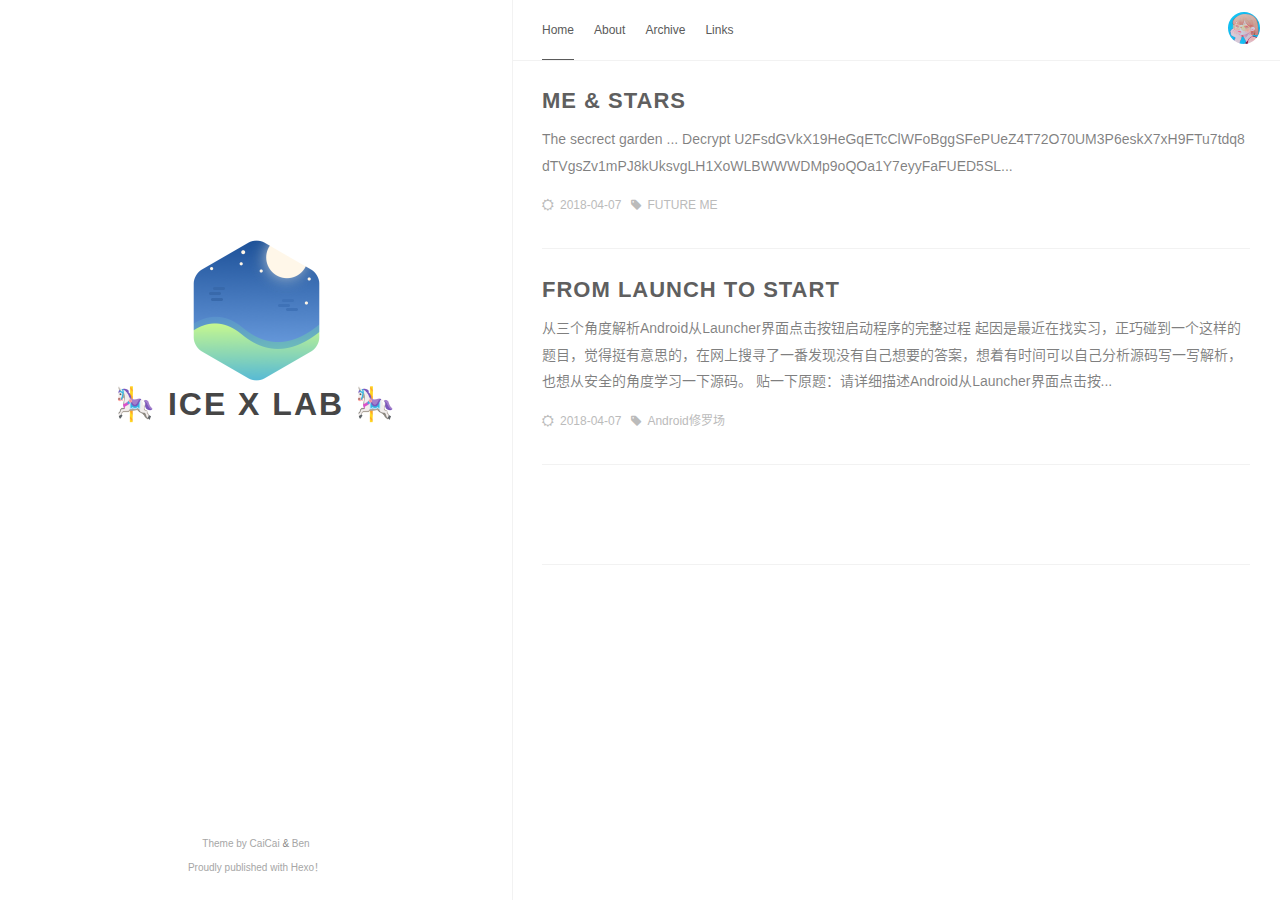
==== index.html @ fe73d44d "Site updated: 2018-06-30 00:18:13" ====
<!DOCTYPE html><html lang="zh-CN"><head><meta charset="utf-8"><meta name="X-UA-Compatible" content="IE=edge"><meta name="author" content="IceUni"><title>🎠  ICE x LAB  🎠</title><meta name="description" content="A Blog Powered By Hexo"><meta name="keywords"><meta content="width=device-width, initial-scale=1.0, maximum-scale=1.0, user-scalable=0" name="viewport"><meta content="yes" name="apple-mobile-web-app-capable"><meta content="black" name="apple-mobile-web-app-status-bar-style"><meta content="telephone=no" name="format-detection"><meta name="renderer" content="webkit"><link rel="short icon" href="/images/favicon.png" type="image/x-icon"><link rel="stylesheet" href="/css/style.css"><link rel="stylesheet" href="/css/blog_basic.css"><link rel="stylesheet" href="/css/font-awesome.min.css"><link rel="alternate" type="application/atom+xml" title="ATOM 1.0" href="/atom.xml"></head><body><div class="sidebar animated fadeInDown"><div class="logo-title"><div class="title"><img src="/images/logo@2x.png" style="width:127px;"><h3 title=""><a href="/">🎠  ICE x LAB  🎠</a></h3></div></div><ul class="social-links"></ul><div class="footer"><a target="_blank" href="/"><span>Theme by </span></a><a href="https://www.caicai.me"> CaiCai </a><span>&</span><a href="https://github.com/Ben02/hexo-theme-Anatole"> Ben</a><div class="by_farbox"><a href="https://hexo.io/zh-cn/" target="_blank">Proudly published with Hexo&#65281;</a></div></div></div><div class="main"><div class="page-top animated fadeInDown"><div class="nav"><li><a class="current" href="/">Home</a></li><li><a href="/about">About</a></li><li><a href="/archives">Archive</a></li><li><a href="/links">Links</a></li></div><div class="information"><div class="back_btn"><li><a class="fa fa-chevron-left" onclick="window.history.go(-1)" style="display:none;"> </a></li></div><div class="avatar"><img src="/images/fommy_y_girl.jpg"></div></div></div><div class="autopagerize_page_element"><div class="content"><div class="post animated fadeInDown"><div class="post-title"><h3><a href="/2018/04/07/ME/">ME &amp; STARS</a></h3></div><div class="post-content"><p>The secrect garden ...         Decrypt      U2FsdGVkX19HeGqETcClWFoBggSFePUeZ4T72O70UM3P6eskX7xH9FTu7tdq8dTVgsZv1mPJ8kUksvgLH1XoWLBWWWDMp9oQOa1Y7eyyFaFUED5SL...</p></div><div class="post-footer"><div class="meta"><div class="info"><i class="fa fa-sun-o"></i><span class="date">2018-04-07</span><i class="fa fa-tag"></i><a class="tag" href="/categories/FUTURE-ME/" title="FUTURE ME">FUTURE ME </a></div></div></div></div><div class="post animated fadeInDown"><div class="post-title"><h3><a href="/2018/04/07/From-launch-to-start/">From launch to start</a></h3></div><div class="post-content"><p>从三个角度解析Android从Launcher界面点击按钮启动程序的完整过程
起因是最近在找实习，正巧碰到一个这样的题目，觉得挺有意思的，在网上搜寻了一番发现没有自己想要的答案，想着有时间可以自己分析源码写一写解析，也想从安全的角度学习一下源码。

贴一下原题：请详细描述Android从Launcher界面点击按...</p></div><div class="post-footer"><div class="meta"><div class="info"><i class="fa fa-sun-o"></i><span class="date">2018-04-07</span><i class="fa fa-tag"></i><a class="tag" href="/categories/Android修罗场/" title="Android修罗场">Android修罗场 </a></div></div></div></div><div class="pagination"><ul class="clearfix"></ul></div></div></div></div><script src="/js/jquery.js"></script><script src="/js/jquery-migrate-1.2.1.min.js"></script><script src="/js/jquery.appear.js"></script></body></html>
---- css/style.css ----
@charset "UTF-8";
html {
  background-color: #fff;
  -webkit-font-smoothing: antialiased;
}

body {
  color: rgba(0, 0, 0, 0.5);
  font-family: 'PingHei', 'PingFang SC', Helvetica Neue, 'Work Sans', 'Hiragino Sans GB', 'Microsoft YaHei', SimSun, sans-serif;
  font-size: 15px;
  width: 100%;
  margin: 0 auto 30px auto;
  background-color: #fff;
}

p {
  line-height: 1.9em;
  font-weight: 400;
  font-size: 14px;
}

a {
  text-decoration: none;
}

a:link, a:visited {
  opacity: 1;
  -webkit-transition: all .15s linear;
  -moz-transition: all .15s linear;
  -o-transition: all .15s linear;
  -ms-transition: all .15s linear;
  transition: all .15s linear;
  color: #424242;
}

a:hover, a:active {
  color: #4786D6;
}

/*basic styles ends*/
/*animation starts*/
.animated {
  -webkit-animation-fill-mode: both;
  -moz-animation-fill-mode: both;
  -ms-animation-fill-mode: both;
  -o-animation-fill-mode: both;
  animation-fill-mode: both;
  -webkit-animation-duration: 1s;
  -moz-animation-duration: 1s;
  -ms-animation-duration: 1s;
  -o-animation-duration: 1s;
  animation-duration: 1s;
}

.animated.hinge {
  -webkit-animation-duration: 1s;
  -moz-animation-duration: 1s;
  -ms-animation-duration: 1s;
  -o-animation-duration: 1s;
  animation-duration: 1s;
}

@-webkit-keyframes fadeInDown {
  0% {
    opacity: 0;
    -webkit-transform: translateY(-20px);
  }
  100% {
    opacity: 1;
    -webkit-transform: translateY(0);
  }
}
@-moz-keyframes fadeInDown {
  0% {
    opacity: 0;
    -moz-transform: translateY(-20px);
  }
  100% {
    opacity: 1;
    -moz-transform: translateY(0);
  }
}
@-o-keyframes fadeInDown {
  0% {
    opacity: 0;
    -o-transform: translateY(-20px);
  }
  100% {
    opacity: 1;
    -o-transform: translateY(0);
  }
}
@keyframes fadeInDown {
  0% {
    opacity: 0;
    transform: translateY(-20px);
  }
  100% {
    opacity: 1;
    transform: translateY(0);
  }
}
.fadeInDown {
  -webkit-animation-name: fadeInDown;
  -moz-animation-name: fadeInDown;
  -o-animation-name: fadeInDown;
  animation-name: fadeInDown;
}

/*animation ends*/
.content {
  height: auto;
  float: right;
  width: 60%;
  margin-top: 60px;
}

.page-top {
  width: 60%;
  position: fixed;
  right: 0;
  z-index: 3;
  background-color: #fff;
  height: 60px;
  border-bottom: 1px solid #f2f2f2;
}
.page-top .nav {
  list-style: none;
  padding: 18px 30px;
  float: left;
  font-size: 12px;
}
.page-top .nav li {
  position: relative;
  display: initial;
  padding-right: 20px;
}
.page-top .nav a {
  color: #5A5A5A;
}
.page-top .nav a:hover {
  color: #4786D6;
}
.page-top .nav a.current {
  color: #5A5A5A;
  padding-bottom: 22px;
  border-bottom: 1px solid #5A5A5A;
}
.page-top .information {
  float: right;
  padding-top: 12px;
  padding-right: 20px;
}
.page-top .information .avatar {
  float: right;
}
.page-top .information .avatar img {
  width: 32px;
  height: 32px;
  border-radius: 300px;
}
.page-top .information .back_btn {
  float: left;
  padding-top: 5px;
  margin-right: -10px;
}
.page-top .information .back_btn li {
  display: initial;
  padding-right: 40px;
}

.sidebar {
  width: 40%;
  -webkit-background-size: cover;
  background-size: cover;
  background-color: #fff;
  height: 100%;
  transition: 0.8s;
  top: 0;
  left: 0;
  position: fixed;
  z-index: 4;
  border-right: 1px solid #f2f2f2;
}
.sidebar .logo-title {
  text-align: center;
  padding-top: 240px;
}
.sidebar .logo-title .description {
  font-size: 14px;
  color: #565654;
}
.sidebar .logo-title .logo {
  margin: 0 auto;
}
.sidebar .logo-title .title h3 {
  text-transform: uppercase;
  font-size: 2rem;
  font-weight: bold;
  letter-spacing: 2px;
  line-height: 1;
  margin: 0;
}
.sidebar .logo-title .title a {
  text-decoration: none;
  color: #464646;
  font-size: 2rem;
  font-weight: bold;
}
.sidebar .social-links {
  list-style: none;
  padding: 0;
  font-size: 14px;
  text-align: center;
}
.sidebar .social-links i {
  margin-right: 3px;
}
.sidebar .social-links li {
  display: inline;
  padding: 0 4px;
  line-height: 0;
}
.sidebar .social-links a {
  color: #565654;
}
.sidebar .social-links a:hover {
  color: #4786D6;
}

.post {
  background-color: #FFF;
  margin: 30px;
}
.post .post-title h1 {
  text-transform: uppercase;
  font-size: 30px;
  letter-spacing: 5px;
  line-height: 1;
}
.post .post-title h2 {
  text-transform: uppercase;
  letter-spacing: 1px;
  font-size: 28px;
  line-height: 1;
  font-weight: 600;
  color: #5f5f5f;
}
.post .post-title h3 {
  text-transform: uppercase;
  letter-spacing: 1px;
  line-height: 1;
  font-weight: 600;
  color: #464646;
  font-size: 22px;
  margin: 0;
}
.post .post-title a {
  text-decoration: none;
  letter-spacing: 1px;
  color: #5f5f5f;
}
.post .post-title a:hover {
  text-decoration: underline;
}
.post .post-content a {
  text-decoration: none;
  letter-spacing: 1px;
  color: #4786D6;
}
.post .post-content a:hover {
  color: #2F69B3;
}
.post .post-content h3 {
  color: #5F5F5F;
  font-size: 22px;
  font-weight: 600;
}
.post .post-content h4 {
  color: #5F5F5F;
  font-size: 16px;
}
.post .post-footer {
  padding: 0 0 30px 0;
  border-bottom: 1px solid #f2f2f2;
}
.post .post-footer .meta {
  max-width: 100%;
  height: 25px;
  color: #bbbbbb;
}
.post .post-footer .meta .info {
  float: left;
  font-size: 12px;
}
.post .post-footer .meta .info .date {
  margin-right: 10px;
}
.post .post-footer .meta a {
  text-decoration: none;
  color: #bbbbbb;
  padding-right: 10px;
}
.post .post-footer .meta a:hover {
  color: #4786D6;
}
.post .post-footer .meta i {
  margin-right: 6px;
}
.post .post-footer .tags {
  padding-bottom: 15px;
  font-size: 13px;
}
.post .post-footer .tags ul {
  list-style-type: none;
  display: inline;
  margin: 0;
  padding: 0;
}
.post .post-footer .tags ul li {
  list-style-type: none;
  margin: 0;
  padding-right: 5px;
  display: inline;
}
.post .post-footer .tags a {
  text-decoration: none;
  color: rgba(0, 0, 0, 0.44);
  font-weight: 400;
}
.post .post-footer .tags a:hover {
  text-decoration: none;
}

.pagination {
  margin: 30px;
  padding: 0px 0 56px 0;
  border-bottom: 1px solid #f2f2f2;
}
.pagination ul {
  list-style: none;
  margin: 0;
  padding: 0;
  height: 13px;
}
.pagination ul li {
  margin: 0 2px 0 2px;
  display: inline;
  line-height: 1;
}
.pagination ul li a {
  text-decoration: none;
}
.pagination .pre {
  float: left;
}
.pagination .next {
  float: right;
}

.like-reblog-buttons {
  float: right;
}

.like-button {
  float: right;
  padding: 0 0 0 10px;
}

.reblog-button {
  float: right;
  padding: 0;
}

#install-btn {
  position: fixed;
  bottom: 0px;
  right: 6px;
}

#disqus_thread {
  margin: 30px;
  border-bottom: 1px solid #f2f2f2;
}

.footer {
  clear: both;
  text-align: center;
  font-size: 10px;
  margin: 0 auto;
  bottom: 0;
  position: absolute;
  width: 100%;
  padding-bottom: 20px;
  background: #fff;
}
.footer a {
  color: #A6A6A6;
}
.footer a:hover {
  color: #4786D6;
}

/*for archive*/
.archive {
  width: 100%;
}

.list-with-title {
  font-size: 14px;
  margin: 30px;
  padding: 0;
}
.list-with-title li {
  list-style-type: none;
  padding: 0;
}
.list-with-title .listing-title {
  font-size: 24px;
  color: #666666;
  font-weight: 600;
  line-height: 2.2em;
}
.list-with-title .listing {
  padding: 0;
}
.list-with-title .listing .listing-post {
  padding-bottom: 5px;
}
.list-with-title .listing .listing-post .post-time {
  float: right;
  color: #C5C5C5;
}
.list-with-title .listing .listing-post a {
  color: #8F8F8F;
}
.list-with-title .listing .listing-post a:hover {
  color: #4786D6;
}

/* share */
.share {
  margin: 0px 30px;
  display: inline-flex;
}

.evernote {
  width: 32px;
  height: 32px;
  border-radius: 300px;
  background-color: #3E3E3E;
  margin-right: 5px;
}
.evernote a {
  color: #fff;
  padding: 11px;
  font-size: 12px;
}
.evernote a:hover {
  color: #ED6243;
  padding: 11px;
}

.weibo {
  width: 32px;
  height: 32px;
  border-radius: 300px;
  background-color: #ED6243;
  margin-right: 5px;
}
.weibo a {
  color: #fff;
  padding: 9px;
}
.weibo a:hover {
  color: #BD4226;
}

.twitter {
  width: 32px;
  height: 32px;
  border-radius: 300px;
  background-color: #59C0FD;
  margin-right: 5px;
}
.twitter a {
  color: #fff;
  padding: 9px;
}
.twitter a:hover {
  color: #4B9ECE;
}

/* about */
.about {
  margin: 30px;
}
.about h3 {
  font-size: 22px;
}

/* links*/
.links {
  margin: 30px;
}
.links h3 {
  font-size: 22px;
}
.links a {
  cursor: pointer;
}

/* 评论样式 */
.comment-count {
  color: #666;
}

.tab-community {
  color: #666;
}

.read_more {
  font-size: 14px;
}

.back-button {
  padding-top: 30px;
  max-width: 100px;
  padding-left: 40px;
  float: left;
}

/* 默认评论样式 */
#fb_comments_container {
  margin: 30px;
}

/* 按钮样式 */
a.btn {
  color: #868686;
  font-weight: 400;
}

.btn {
  display: inline-block;
  position: relative;
  outline: 0;
  color: rgba(0, 0, 0, 0.44);
  background: transparent;
  font-size: 14px;
  text-align: center;
  text-decoration: none;
  cursor: pointer;
  border: 1px solid rgba(0, 0, 0, 0.15);
  white-space: nowrap;
  font-weight: 400;
  font-style: normal;
  border-radius: 999em;
}

.btn:hover {
  display: inline-block;
  position: relative;
  outline: 0px;
  color: #464545;
  background: transparent;
  font-size: 14px;
  text-align: center;
  text-decoration: none;
  cursor: pointer;
  border: 1px solid #464545;
  white-space: nowrap;
  font-weight: 400;
  font-style: normal;
  border-radius: 999em;
}

[role="back"] {
  padding: 0.5em 1.25em;
  line-height: 1.666em;
}

[role="home"] {
  padding: 0.5em 1.25em;
  line-height: 1.666em;
}

[role="navigation"] {
  padding: 0.5em 1.25em;
  line-height: 1.666em;
}

[role="tags"] {
  padding: 6px 12px;
}

/* Menu样式 */
.menu {
  float: right;
  padding-top: 30px;
}
.menu .btn-down {
  margin: 0px;
}
.menu .btn-down li {
  list-style: none;
  width: 100px;
}
.menu .btn-down li a {
  display: inline-block;
  position: relative;
  padding: 0.5em 1.25em;
  outline: 0;
  color: rgba(0, 0, 0, 0.44);
  background: transparent;
  font-size: 14px;
  text-align: center;
  text-decoration: none;
  cursor: pointer;
  border: 1px solid rgba(0, 0, 0, 0.15);
  white-space: nowrap;
  font-weight: 400;
  font-style: normal;
  border-radius: 999em;
  margin-top: 5px;
}
.menu .btn-down li a:hover {
  position: relative;
  padding: 0.5em 1.25em;
  outline: 0;
  color: #fff;
  background: #3CBD10;
  font-size: 14px;
  text-align: center;
  text-decoration: none;
  cursor: pointer;
  border: 1px solid rgba(0, 0, 0, 0.15);
  white-space: nowrap;
  font-weight: 400;
  font-style: normal;
  border-radius: 999em;
  margin-top: 5px;
}
.menu .btn-down div {
  position: absolute;
  visibility: hidden;
  width: 100px;
  float: right;
}

.page_404 {
  text-align: center;
  padding-top: 50px;
}

@media screen and (max-width: 960px) {
  .sidebar {
    width: 100%;
    position: absolute;
    border-right: none;
    z-index: 1;
  }
  .sidebar .logo-title {
    padding-top: 120px;
  }
  .sidebar .logo-title .title img {
    width: 100px;
  }
  .sidebar .logo-title .title h3 {
    font-size: 20px;
  }

  .page-top {
    width: 100%;
  }

  .post-title h3 {
    line-height: 1.6;
  }

  .content {
    margin-top: 420px;
    width: 100%;
    z-index: 2;
    position: absolute;
  }

  .footer {
    display: none;
  }

  .share {
    display: grid;
  }
}
---- css/blog_basic.css ----
.post-content .tip {
  position: relative;
  margin: 2em 0;
  padding: 12px 24px 12px 30px;
  border-left: 4px solid #f66;
  border-top-right-radius: 2px;
  border-bottom-right-radius: 2px;
  background-color: #f8f8f8
}

.post-content .tip br {
  /**display: none**/
}

.post-content .tip:before {
  position: absolute;
  top: 14px;
  left: -12px;
  content: "!";
  width: 20px;
  height: 20px;
  border-radius: 100%;
  color: #fff;
  font-size: 14px;
  line-height: 20px;
  font-weight: bold;
  text-align: center;
  background-color: #f66;
  font-family: 'Dosis', 'Source Sans Pro', 'Helvetica Neue', Arial, sans-serif
}

.content > .post > .post-content > p {
  word-wrap: break-word;
  word-break: break-all;
}

#ds-thread,#disqus_thread,#cloud-tie-wrapper {
  margin: 0 30px!important
}

pre {
  font-size: 0.8em!important;
  background-color: #f8f8f8!important;
  font-family: 'Roboto Mono','Lucida Console','Trebuchet MS','Courier New', Monaco, courier,'PingFang SC','Hiragino Sans GB','Microsoft Jhenghei','Microsoft YaHei', monospace!important
}

figure.highlight {
  position: relative!important;
  margin: 1em 0!important;
  border-radius: 2px!important;
  line-height: 1.1em!important;
  background-color: #f8f8f8!important;
  overflow-x: auto!important
}

figure.highlight table,figure.highlight tr,figure.highlight td {
  width: 100%!important;
  border-collapse: collapse!important;
  padding: 0!important;
  margin: 0!important
}

figure.highlight .gutter {
  display: none!important
}

figure.highlight .code pre {
  padding: 1.2em 1.4em!important;
  line-height: 1.5em!important;
  margin: 0!important
}

figure.highlight.html .code:after,figure.highlight.js .code:after,figure.highlight.bash .code:after,figure.highlight.css .code:after,figure.highlight.scss .code:after,figure.highlight.diff .code:after,figure.highlight.java .code:after,figure.highlight.xml .code:after,figure.highlight.python .code:after,figure.highlight.json .code:after,figure.highlight.swift .code:after,figure.highlight.ruby .code:after,figure.highlight.perl .code:after,figure.highlight.php .code:after,figure.highlight.c .code:after,figure.highlight.cpp .code:after {
  position: absolute!important;
  top: 0!important;
  right: 0!important;
  color: #ccc!important;
  text-align: right!important;
  font-size: 0.75em!important;
  padding: 5px 10px 0!important;
  line-height: 15px!important;
  height: 15px!important;
  font-weight: 600!important
}

figure.highlight.html .code:after {
  content: "HTML"
}

figure.highlight.js .code:after {
  content: "JS"
}

figure.highlight.bash .code:after {
  content: "BASH"
}

figure.highlight.css .code:after {
  content: "CSS"
}

figure.highlight.scss .code:after {
  content: "SCSS"
}

figure.highlight.diff .code:after {
  content: "DIFF"
}

figure.highlight.java .code:after {
  content: "JAVA"
}

figure.highlight.xml .code:after {
  content: "XML"
}

figure.highlight.python .code:after {
  content: "PYTHON"
}

figure.highlight.json .code:after {
  content: "JSON"
}

figure.highlight.swift .code:after {
  content: "SWIFT"
}

figure.highlight.ruby .code:after {
  content: "RUBY"
}

figure.highlight.perl .code:after {
  content: "PERL"
}

figure.highlight.php .code:after {
  content: "PHP"
}

figure.highlight.c .code:after {
  content: "C"
}

figure.highlight.java .code:after {
  content: "JAVA"
}

figure.highlight.cpp .code:after {
  content: "CPP"
}

figure.highlight.cpp .code:after {
  content: 'C++'
}

pre {
  color: #525252!important
}

pre .function .keyword,pre .constant {
  color: #0092db!important
}

pre .keyword,pre .attribute {
  color: #e96900!important
}

pre .number,pre .literal {
  color: #ae81ff!important
}

pre .tag,pre .tag .title,pre .change,pre .winutils,pre .flow,pre .lisp .title,pre .clojure .built_in,pre .nginx .title,pre .tex .special {
  color: #2973b7!important
}

pre .symbol,pre .symbol .string,pre .value,pre .regexp {
  color: #42b983!important
}

pre .title {
  color: #83B917!important
}

pre .tag .value,pre .string,pre .subst,pre .haskell .type,pre .preprocessor,pre .ruby .class .parent,pre .built_in,pre .sql .aggregate,pre .django .template_tag,pre .django .variable,pre .smalltalk .class,pre .javadoc,pre .django .filter .argument,pre .smalltalk .localvars,pre .smalltalk .array,pre .attr_selector,pre .pseudo,pre .addition,pre .stream,pre .envvar,pre .apache .tag,pre .apache .cbracket,pre .tex .command,pre .prompt {
  color: #42b983!important
}

pre .comment,pre .java .annotation,pre .python .decorator,pre .template_comment,pre .pi,pre .doctype,pre .shebang,pre .apache .sqbracket,pre .tex .formula {
  color: #b3b3b3!important
}

pre .deletion {
  color: #BA4545!important
}

pre .coffeescript .javascript,pre .javascript .xml,pre .tex .formula,pre .xml .javascript,pre .xml .vbscript,pre .xml .css,pre .xml .cdata {
  opacity: 0.5!important
}

html {
  height: 100%;
  max-height: 100%;
  padding: 0;
  margin: 0; }

  body {
    padding: 0;
    margin: 0;
    line-height: 1.6em; }

    .clear {
      clear: both;
      display: block;
      overflow: hidden;
      visibility: hidden;
      width: 0;
      height: 0; }

      h1, h2, h3, h4, h5, h6 {
        text-rendering: optimizeLegibility;
        line-height: 1;
        margin: 2rem 0; }

        h1 {
          font-size: 2.1rem;
          line-height: 1.2em; }

          h2 {
            font-size: 1.9rem;
            line-height: 1.2em; }

            h3 {
              font-size: 1.75rem; }

              h4 {
                font-size: 1.3rem; }

                h5 {
                  font-size: 1.3rem; }

                  h6 {
                    font-size: 1.3rem; }

                    img {
                      max-width: 100%;
                      height: auto; }

                      p, ul, ol, dl {
                        margin: 1em 0; }

                        ol ol, ul ul, ul ol, ol ul {
                          margin: 0.4em 0; }

                          ul p, ol p, li p, .content li p, blockquote p, .content blockquote p,
                          .post blockquote p, .post li p {
                            margin: 0;
                            overflow: visible; }

                            a img {
                              border: none; }

dl dt {
  float: left;
  width: 180px;
  overflow: hidden;
  clear: left;
  text-align: right;
  text-overflow: ellipsis;
  white-space: nowrap;
  font-weight: bold;
  margin-bottom: 1em; }

  dl dd {
    margin-left: 200px;
    margin-bottom: 1em; }

    hr {
      display: block;
      height: 1px;
      border: 0;
      border-top: 1px solid #efefef;
      margin: 3.2em 0;
      padding: 0; }

      blockquote {
        box-sizing: border-box;
        margin: 1.6em 0 1.6em -2.2em;
        padding: 0 0 0 1.6em;
        border-left: #4a4a4a 0.4em solid; }

        blockquote p {
          margin: 0.8em 0; }

          blockquote small {
            display: inline-block;
            margin: 0.8em 0 0.8em 1.5em;
            font-size: 0.9em;
            color: #ccc; }

            blockquote small:before {
              content: '\2014 \00A0'; }

              blockquote cite {
                font-weight: bold; }

                blockquote cite a {
                  font-weight: normal; }

                  mark {
                    background-color: #ffc336; }

                    code, tt {
                      padding: 1px 3px;
                      font-family: Inconsolata, monospace, sans-serif;
                      font-size: 0.85em;
                      white-space: pre-wrap;
                      border: 1px solid #E3EDF3;
                      background: #f7f7f9;
                      color: #d14;
                      border-radius: 2px; }
/**
                      pre {
                        -moz-box-sizing: border-box;
                        box-sizing: border-box;
                        margin: 1.6em 0;
                        border: 1px solid #E3EDF3;
                        width: 100%;
                        padding: 10px;
                        font-family: Inconsolata, monospace, sans-serif;
                        font-size: 0.9em;
                        white-space: pre;
                        overflow: auto;
                        background: #F7FAFB;
                        border-radius: 3px; }

                        pre code, tt {
                          font-size: inherit;
                          white-space: -moz-pre-wrap;
                          white-space: pre-wrap;
                          background: transparent;
                          border: none;
                          color: #333;
                          padding: 0; }

                          kbd {
                            display: inline-block;
                            margin-bottom: 0.4em;
                            padding: 1px 8px;
                            border: #ccc 1px solid;
                            color: #666;
                            text-shadow: #fff 0 1px 0;
                            font-size: 0.9em;
                            font-weight: bold;
                            background: #f4f4f4;
                            border-radius: 4px;
                            box-shadow: 0 1px 0 rgba(0, 0, 0, 0.2), 0 1px 0 0 white inset; }

                            table {
                              -moz-box-sizing: border-box;
                              box-sizing: border-box;
                              margin: 1em 0;
                              width: 100%;
                              max-width: 100%;
                              border-width: 1px;
                              border-style: solid;
                              background-color: transparent; }

                              table, table tr, table tr td, table tr th {
                                border-color: #e5e5e5; }

                                table th {
                                  color: #666666;
                                  background-color: #fdfdfd; }

                                  tr th {
                                    border-bottom-width: 1px;
                                    border-bottom-style: solid;
                                    text-align: left; }

                                    tr th, tr td {
                                      padding: 5px 20px;
                                      border-right: 1px solid;
                                      font-size: 1rem; }

                                      tr th:last-child, tr td:last-child {
                                        border-right: 0px; }

                                        table th {
                                          font-weight: bold; }

                                          table tbody > tr:nth-child(odd) > td, table tbody > tr:nth-child(odd) > th {
                                            background-color: #f9f9f9; }

                                            .gist {
                                              font-size: 12px; }
                                              .gist table {
                                                margin: 0;
                                                width: auto; }
                                                .gist table pre {
                                                  font-size: 12px; }
                                                  .gist table .line-numbers {
                                                    font-size: 12px; }
**/

.toc {
  border: 1px solid #f0f0f0;
  margin-bottom: 20px;
  padding: 10px 30px; }

  #fb_comments_container {
    overflow: hidden;
    margin: 0 auto; }
    #fb_comments_container #fb_comments {
      list-style-type: none;
      padding: 0; }
      #fb_comments_container #fb_comments h1 {
        font-size: 1.3em; }
        #fb_comments_container #fb_comments h2 {
          font-size: 1.2em; }
          #fb_comments_container #fb_comments h3 {
            font-size: 1.1em; }
            #fb_comments_container #fb_comments h4, #fb_comments_container #fb_comments h5,
            #fb_comments_container #fb_comments h6 {
              font-size: 1.05em; }
              #fb_comments_container #fb_comments .comment {
                position: relative;
                padding: 25px 0;
                border-bottom: 1px solid rgba(150, 150, 150, 0.2);
                *border-bottom: 1px solid #f0f0f0; }
                #fb_comments_container #fb_comments .comment .avatar {
                  position: absolute;
                  top: 25px;
                  left: 0;
                  width: 50px;
                  float: left; }
                  #fb_comments_container #fb_comments .comment .avatar img {
                    width: 48px;
                    border: none;
                    border-radius: 5px;
                    margin: 0; }
                #fb_comments_container #fb_comments .comment .comment_body,
                #fb_comments_container #fb_comments .comment .c_content {
                  margin-left: 70px;
                  display: block; }
                  #fb_comments_container #fb_comments .comment .comment_body p,
                  #fb_comments_container #fb_comments .comment .c_content p {
                    margin: 5px 0 15px 0;
                    padding: 0;
                    line-height: 1.8; }
                    #fb_comments_container #fb_comments .comment .comment_body .author,
                    #fb_comments_container #fb_comments .comment .c_content .author {
                      line-height: 1.5em;
                      margin: 0;
                      padding: 0; }
                      #fb_comments_container #fb_comments .comment .comment_body .author b,
                      #fb_comments_container #fb_comments .comment .c_content .author b {
                        color: #555; }
                        #fb_comments_container #fb_comments .comment .comment_body .author small,
                        #fb_comments_container #fb_comments .comment .c_content .author small {
                          font-weight: normal;
                          padding-left: 10px;
                          font-size: 0.7em;
                          color: #666; }

#fb_new_comment {
  padding-bottom: 50px; }
  #fb_new_comment textarea {
    border-radius: 5px;
    height: 80px;
    width: 98%;
    padding: 5px;
    font-size: 1em;
    border: 1px solid rgba(150, 150, 150, 0.5);
    *border: 1px solid #a8a8a8;
    line-height: 1.5; }
    #fb_new_comment .comment_error {
      color: red;
      text-align: center;
      display: block;
      font-size: 0.8em;
      padding-top: 1em; }
      #fb_new_comment .c_button:hover {
        background: #E60900;
        color: #fff;
        text-decoration: none; }
        #fb_new_comment .c_button, #fb_new_comment #c_submit {
          cursor: pointer;
          font-family: "Hiragino Sans GB", "Microsoft YaHei", sans-serif;
          font-size: 1em;
          line-height: 1.3em;
          letter-spacing: 1px;
          border-radius: 5px;
          padding: 5px 5px 2px 5px; }
          #fb_new_comment .input_body {
            margin-top: 10px; }
            #fb_new_comment .input_body ul {
              list-style: none;
              padding: 5px 0;
              margin: auto 0; }
              #fb_new_comment .input_body ul li {
                float: left;
                margin-right: 2.2%;
                *margin-right: 22px; }
                #fb_new_comment .input_body ul li label {
                  line-height: 1em; }
                  #fb_new_comment .input_body ul li input {
                    border-radius: 5px;
                    border: 1px solid #ddd;
                    padding: 5px;
                    background: rgba(255, 255, 255, 0.5);
                    margin: 0 0 10px 0; }

#SwfStore_farbox_0 {
  height: 0;
  overflow: hidden; }

  @media screen and (max-width: 320px) {
    #fb_comments .c_content, #fb_comments .comment_body {
      margin-left: 57px;   }
}
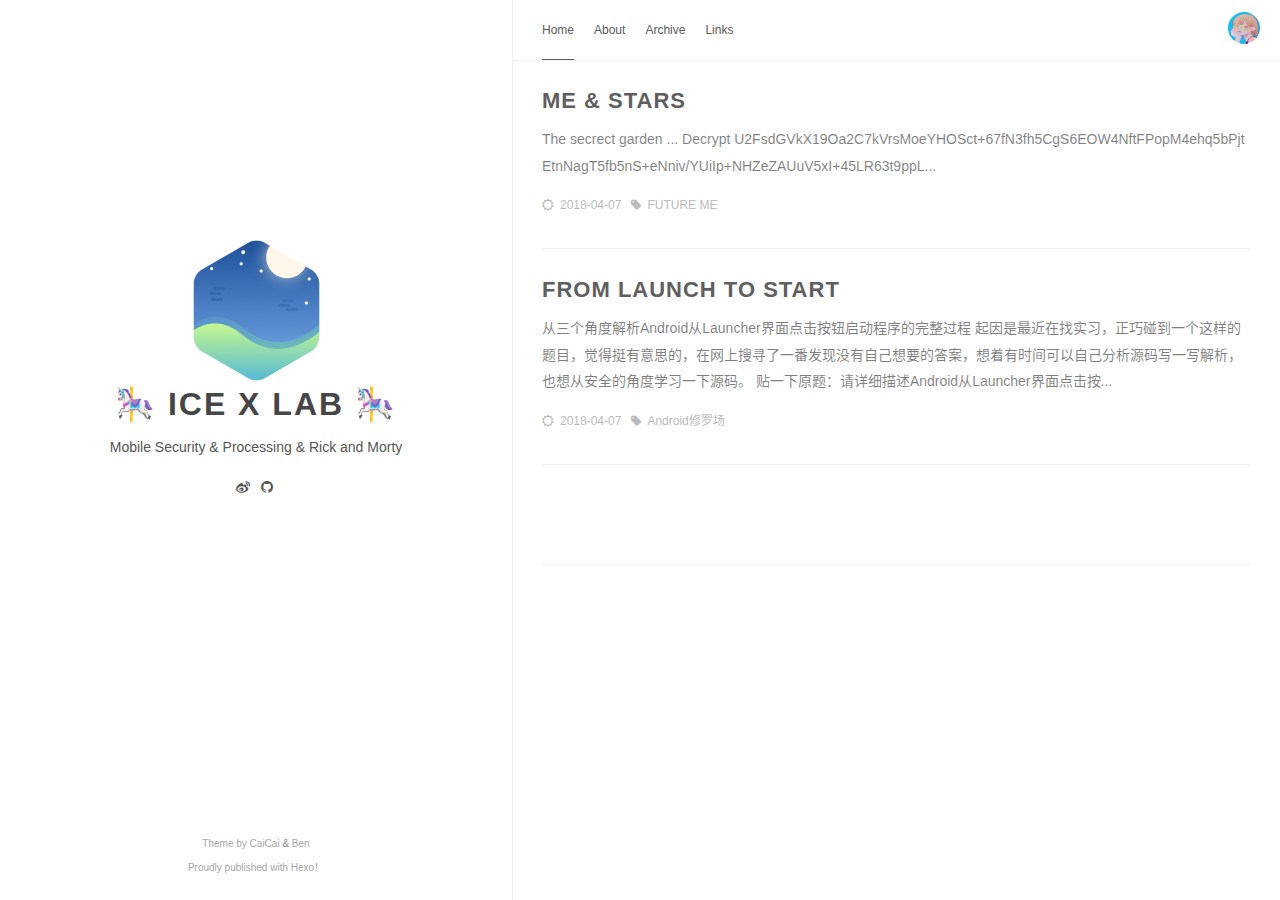
==== commit 50e82ec4: "Site updated: 2018-06-30 00:36:06" ====
--- a/index.html
+++ b/index.html
@@ -1,4 +1,4 @@
-<!DOCTYPE html><html lang="zh-CN"><head><meta charset="utf-8"><meta name="X-UA-Compatible" content="IE=edge"><meta name="author" content="IceUni"><title>🎠  ICE x LAB  🎠</title><meta name="description" content="A Blog Powered By Hexo"><meta name="keywords"><meta content="width=device-width, initial-scale=1.0, maximum-scale=1.0, user-scalable=0" name="viewport"><meta content="yes" name="apple-mobile-web-app-capable"><meta content="black" name="apple-mobile-web-app-status-bar-style"><meta content="telephone=no" name="format-detection"><meta name="renderer" content="webkit"><link rel="short icon" href="/images/favicon.png" type="image/x-icon"><link rel="stylesheet" href="/css/style.css"><link rel="stylesheet" href="/css/blog_basic.css"><link rel="stylesheet" href="/css/font-awesome.min.css"><link rel="alternate" type="application/atom+xml" title="ATOM 1.0" href="/atom.xml"></head><body><div class="sidebar animated fadeInDown"><div class="logo-title"><div class="title"><img src="/images/logo@2x.png" style="width:127px;"><h3 title=""><a href="/">🎠  ICE x LAB  🎠</a></h3></div></div><ul class="social-links"></ul><div class="footer"><a target="_blank" href="/"><span>Theme by </span></a><a href="https://www.caicai.me"> CaiCai </a><span>&</span><a href="https://github.com/Ben02/hexo-theme-Anatole"> Ben</a><div class="by_farbox"><a href="https://hexo.io/zh-cn/" target="_blank">Proudly published with Hexo&#65281;</a></div></div></div><div class="main"><div class="page-top animated fadeInDown"><div class="nav"><li><a class="current" href="/">Home</a></li><li><a href="/about">About</a></li><li><a href="/archives">Archive</a></li><li><a href="/links">Links</a></li></div><div class="information"><div class="back_btn"><li><a class="fa fa-chevron-left" onclick="window.history.go(-1)" style="display:none;"> </a></li></div><div class="avatar"><img src="/images/fommy_y_girl.jpg"></div></div></div><div class="autopagerize_page_element"><div class="content"><div class="post animated fadeInDown"><div class="post-title"><h3><a href="/2018/04/07/ME/">ME &amp; STARS</a></h3></div><div class="post-content"><p>The secrect garden ...         Decrypt      U2FsdGVkX19HeGqETcClWFoBggSFePUeZ4T72O70UM3P6eskX7xH9FTu7tdq8dTVgsZv1mPJ8kUksvgLH1XoWLBWWWDMp9oQOa1Y7eyyFaFUED5SL...</p></div><div class="post-footer"><div class="meta"><div class="info"><i class="fa fa-sun-o"></i><span class="date">2018-04-07</span><i class="fa fa-tag"></i><a class="tag" href="/categories/FUTURE-ME/" title="FUTURE ME">FUTURE ME </a></div></div></div></div><div class="post animated fadeInDown"><div class="post-title"><h3><a href="/2018/04/07/From-launch-to-start/">From launch to start</a></h3></div><div class="post-content"><p>从三个角度解析Android从Launcher界面点击按钮启动程序的完整过程
+<!DOCTYPE html><html lang="zh-CN"><head><meta charset="utf-8"><meta name="X-UA-Compatible" content="IE=edge"><meta name="author" content="Stardu5t, iceuni@163.com"><title>🎠  ICE x LAB  🎠</title><meta name="description" content="Mobile Security &amp; Processing &amp; Rick and Morty"><meta name="keywords" content="Mobile Security &amp; Processing &amp; Rick and Morty"><meta content="width=device-width, initial-scale=1.0, maximum-scale=1.0, user-scalable=0" name="viewport"><meta content="yes" name="apple-mobile-web-app-capable"><meta content="black" name="apple-mobile-web-app-status-bar-style"><meta content="telephone=no" name="format-detection"><meta name="renderer" content="webkit"><link rel="short icon" href="/images/favicon.png" type="image/x-icon"><link rel="stylesheet" href="/css/style.css"><link rel="stylesheet" href="/css/blog_basic.css"><link rel="stylesheet" href="/css/font-awesome.min.css"><link rel="alternate" type="application/atom+xml" title="ATOM 1.0" href="/atom.xml"></head><body><div class="sidebar animated fadeInDown"><div class="logo-title"><div class="title"><img src="/images/logo@2x.png" style="width:127px;"><h3 title=""><a href="/">🎠  ICE x LAB  🎠</a></h3><div class="description"><p>Mobile Security &amp; Processing &amp; Rick and Morty</p></div></div></div><ul class="social-links"><li><a href="http://weibo.com/u/2120477592"><i class="fa fa-weibo"></i></a></li><li><a href="http://github.com/IceUni"><i class="fa fa-github"></i></a></li></ul><div class="footer"><a target="_blank" href="/"><span>Theme by </span></a><a href="https://www.caicai.me"> CaiCai </a><span>&</span><a href="https://github.com/Ben02/hexo-theme-Anatole"> Ben</a><div class="by_farbox"><a href="https://hexo.io/zh-cn/" target="_blank">Proudly published with Hexo&#65281;</a></div></div></div><div class="main"><div class="page-top animated fadeInDown"><div class="nav"><li><a class="current" href="/">Home</a></li><li><a href="/about">About</a></li><li><a href="/archives">Archive</a></li><li><a href="/links">Links</a></li></div><div class="information"><div class="back_btn"><li><a class="fa fa-chevron-left" onclick="window.history.go(-1)" style="display:none;"> </a></li></div><div class="avatar"><img src="/images/fommy_y_girl.jpg"></div></div></div><div class="autopagerize_page_element"><div class="content"><div class="post animated fadeInDown"><div class="post-title"><h3><a href="/2018/04/07/ME/">ME &amp; STARS</a></h3></div><div class="post-content"><p>The secrect garden ...         Decrypt      U2FsdGVkX19Oa2C7kVrsMoeYHOSct+67fN3fh5CgS6EOW4NftFPopM4ehq5bPjtEtnNagT5fb5nS+eNniv/YUiIp+NHZeZAUuV5xI+45LR63t9ppL...</p></div><div class="post-footer"><div class="meta"><div class="info"><i class="fa fa-sun-o"></i><span class="date">2018-04-07</span><i class="fa fa-tag"></i><a class="tag" href="/categories/FUTURE-ME/" title="FUTURE ME">FUTURE ME </a></div></div></div></div><div class="post animated fadeInDown"><div class="post-title"><h3><a href="/2018/04/07/From-launch-to-start/">From launch to start</a></h3></div><div class="post-content"><p>从三个角度解析Android从Launcher界面点击按钮启动程序的完整过程
 起因是最近在找实习，正巧碰到一个这样的题目，觉得挺有意思的，在网上搜寻了一番发现没有自己想要的答案，想着有时间可以自己分析源码写一写解析，也想从安全的角度学习一下源码。
 
 贴一下原题：请详细描述Android从Launcher界面点击按...</p></div><div class="post-footer"><div class="meta"><div class="info"><i class="fa fa-sun-o"></i><span class="date">2018-04-07</span><i class="fa fa-tag"></i><a class="tag" href="/categories/Android修罗场/" title="Android修罗场">Android修罗场 </a></div></div></div></div><div class="pagination"><ul class="clearfix"></ul></div></div></div></div><script src="/js/jquery.js"></script><script src="/js/jquery-migrate-1.2.1.min.js"></script><script src="/js/jquery.appear.js"></script></body></html>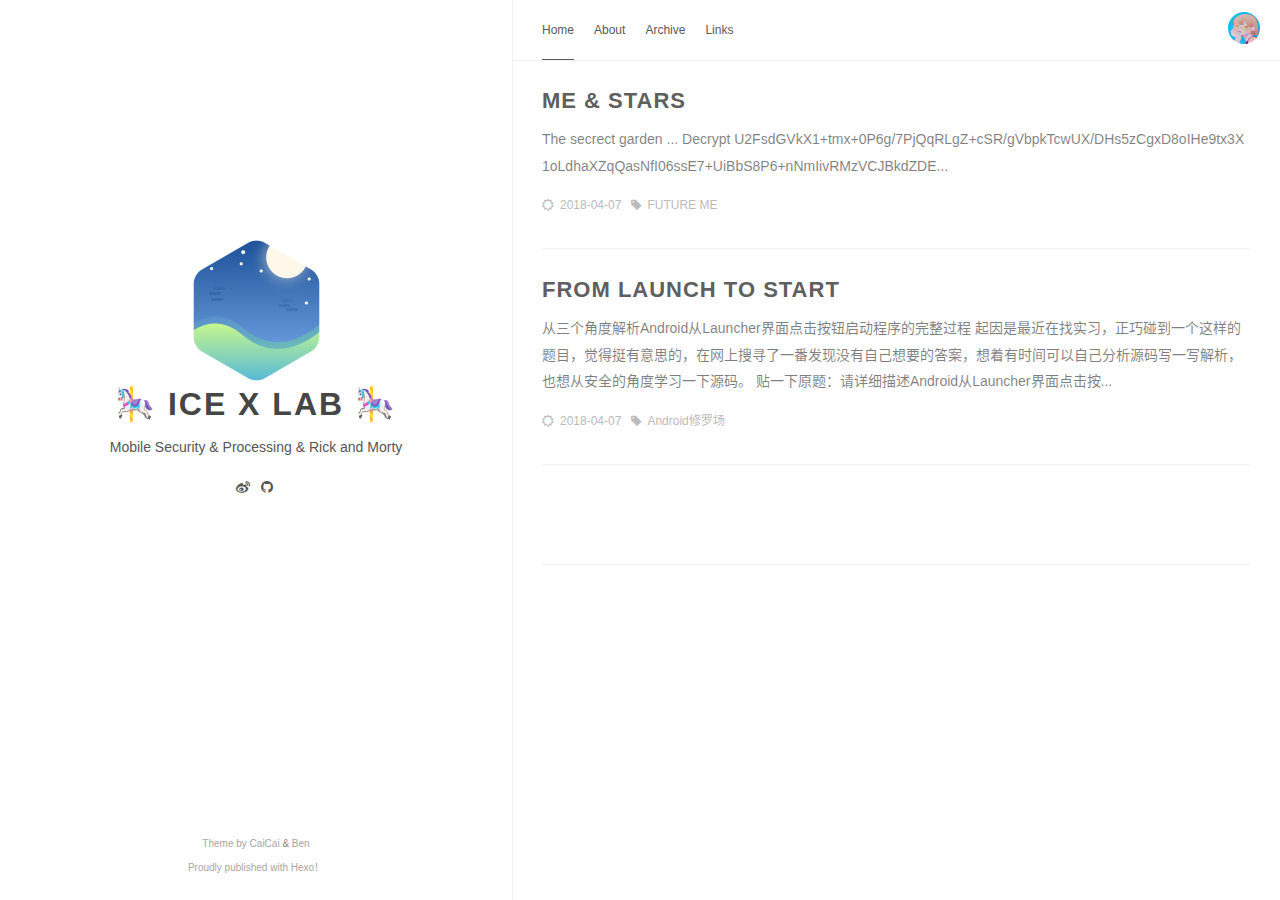
==== commit 3d46194c: "Site updated: 2018-06-30 00:47:16" ====
--- a/index.html
+++ b/index.html
@@ -1,4 +1,4 @@
-<!DOCTYPE html><html lang="zh-CN"><head><meta charset="utf-8"><meta name="X-UA-Compatible" content="IE=edge"><meta name="author" content="Stardu5t, iceuni@163.com"><title>🎠  ICE x LAB  🎠</title><meta name="description" content="Mobile Security &amp; Processing &amp; Rick and Morty"><meta name="keywords" content="Mobile Security &amp; Processing &amp; Rick and Morty"><meta content="width=device-width, initial-scale=1.0, maximum-scale=1.0, user-scalable=0" name="viewport"><meta content="yes" name="apple-mobile-web-app-capable"><meta content="black" name="apple-mobile-web-app-status-bar-style"><meta content="telephone=no" name="format-detection"><meta name="renderer" content="webkit"><link rel="short icon" href="/images/favicon.png" type="image/x-icon"><link rel="stylesheet" href="/css/style.css"><link rel="stylesheet" href="/css/blog_basic.css"><link rel="stylesheet" href="/css/font-awesome.min.css"><link rel="alternate" type="application/atom+xml" title="ATOM 1.0" href="/atom.xml"></head><body><div class="sidebar animated fadeInDown"><div class="logo-title"><div class="title"><img src="/images/logo@2x.png" style="width:127px;"><h3 title=""><a href="/">🎠  ICE x LAB  🎠</a></h3><div class="description"><p>Mobile Security &amp; Processing &amp; Rick and Morty</p></div></div></div><ul class="social-links"><li><a href="http://weibo.com/u/2120477592"><i class="fa fa-weibo"></i></a></li><li><a href="http://github.com/IceUni"><i class="fa fa-github"></i></a></li></ul><div class="footer"><a target="_blank" href="/"><span>Theme by </span></a><a href="https://www.caicai.me"> CaiCai </a><span>&</span><a href="https://github.com/Ben02/hexo-theme-Anatole"> Ben</a><div class="by_farbox"><a href="https://hexo.io/zh-cn/" target="_blank">Proudly published with Hexo&#65281;</a></div></div></div><div class="main"><div class="page-top animated fadeInDown"><div class="nav"><li><a class="current" href="/">Home</a></li><li><a href="/about">About</a></li><li><a href="/archives">Archive</a></li><li><a href="/links">Links</a></li></div><div class="information"><div class="back_btn"><li><a class="fa fa-chevron-left" onclick="window.history.go(-1)" style="display:none;"> </a></li></div><div class="avatar"><img src="/images/fommy_y_girl.jpg"></div></div></div><div class="autopagerize_page_element"><div class="content"><div class="post animated fadeInDown"><div class="post-title"><h3><a href="/2018/04/07/ME/">ME &amp; STARS</a></h3></div><div class="post-content"><p>The secrect garden ...         Decrypt      U2FsdGVkX19Oa2C7kVrsMoeYHOSct+67fN3fh5CgS6EOW4NftFPopM4ehq5bPjtEtnNagT5fb5nS+eNniv/YUiIp+NHZeZAUuV5xI+45LR63t9ppL...</p></div><div class="post-footer"><div class="meta"><div class="info"><i class="fa fa-sun-o"></i><span class="date">2018-04-07</span><i class="fa fa-tag"></i><a class="tag" href="/categories/FUTURE-ME/" title="FUTURE ME">FUTURE ME </a></div></div></div></div><div class="post animated fadeInDown"><div class="post-title"><h3><a href="/2018/04/07/From-launch-to-start/">From launch to start</a></h3></div><div class="post-content"><p>从三个角度解析Android从Launcher界面点击按钮启动程序的完整过程
+<!DOCTYPE html><html lang="zh-CN"><head><meta charset="utf-8"><meta name="X-UA-Compatible" content="IE=edge"><meta name="author" content="Stardu5t, iceuni@163.com"><title>🎠  ICE x LAB  🎠</title><meta name="description" content="Mobile Security &amp; Processing &amp; Rick and Morty"><meta name="keywords" content="Mobile Security &amp; Processing &amp; Rick and Morty"><meta content="width=device-width, initial-scale=1.0, maximum-scale=1.0, user-scalable=0" name="viewport"><meta content="yes" name="apple-mobile-web-app-capable"><meta content="black" name="apple-mobile-web-app-status-bar-style"><meta content="telephone=no" name="format-detection"><meta name="renderer" content="webkit"><link rel="short icon" href="/images/favicon.png" type="image/x-icon"><link rel="stylesheet" href="/css/style.css"><link rel="stylesheet" href="/css/blog_basic.css"><link rel="stylesheet" href="/css/font-awesome.min.css"><link rel="alternate" type="application/atom+xml" title="ATOM 1.0" href="/atom.xml"></head><body><div class="sidebar animated fadeInDown"><div class="logo-title"><div class="title"><img src="/images/logo@2x.png" style="width:127px;"><h3 title=""><a href="/">🎠  ICE x LAB  🎠</a></h3><div class="description"><p>Mobile Security &amp; Processing &amp; Rick and Morty</p></div></div></div><ul class="social-links"><li><a href="http://weibo.com/u/2120477592"><i class="fa fa-weibo"></i></a></li><li><a href="http://github.com/IceUni"><i class="fa fa-github"></i></a></li></ul><div class="footer"><a target="_blank" href="/"><span>Theme by </span></a><a href="https://www.caicai.me"> CaiCai </a><span>&</span><a href="https://github.com/Ben02/hexo-theme-Anatole"> Ben</a><div class="by_farbox"><a href="https://hexo.io/zh-cn/" target="_blank">Proudly published with Hexo&#65281;</a></div></div></div><div class="main"><div class="page-top animated fadeInDown"><div class="nav"><li><a class="current" href="/">Home</a></li><li><a href="/about">About</a></li><li><a href="/archives">Archive</a></li><li><a href="/links">Links</a></li></div><div class="information"><div class="back_btn"><li><a class="fa fa-chevron-left" onclick="window.history.go(-1)" style="display:none;"> </a></li></div><div class="avatar"><img src="/images/fommy_y_girl.jpg"></div></div></div><div class="autopagerize_page_element"><div class="content"><div class="post animated fadeInDown"><div class="post-title"><h3><a href="/2018/04/07/ME/">ME &amp; STARS</a></h3></div><div class="post-content"><p>The secrect garden ...         Decrypt      U2FsdGVkX1+tmx+0P6g/7PjQqRLgZ+cSR/gVbpkTcwUX/DHs5zCgxD8oIHe9tx3X1oLdhaXZqQasNfI06ssE7+UiBbS8P6+nNmIivRMzVCJBkdZDE...</p></div><div class="post-footer"><div class="meta"><div class="info"><i class="fa fa-sun-o"></i><span class="date">2018-04-07</span><i class="fa fa-tag"></i><a class="tag" href="/categories/FUTURE-ME/" title="FUTURE ME">FUTURE ME </a></div></div></div></div><div class="post animated fadeInDown"><div class="post-title"><h3><a href="/2018/04/07/From-launch-to-start/">From launch to start</a></h3></div><div class="post-content"><p>从三个角度解析Android从Launcher界面点击按钮启动程序的完整过程
 起因是最近在找实习，正巧碰到一个这样的题目，觉得挺有意思的，在网上搜寻了一番发现没有自己想要的答案，想着有时间可以自己分析源码写一写解析，也想从安全的角度学习一下源码。
 
 贴一下原题：请详细描述Android从Launcher界面点击按...</p></div><div class="post-footer"><div class="meta"><div class="info"><i class="fa fa-sun-o"></i><span class="date">2018-04-07</span><i class="fa fa-tag"></i><a class="tag" href="/categories/Android修罗场/" title="Android修罗场">Android修罗场 </a></div></div></div></div><div class="pagination"><ul class="clearfix"></ul></div></div></div></div><script src="/js/jquery.js"></script><script src="/js/jquery-migrate-1.2.1.min.js"></script><script src="/js/jquery.appear.js"></script></body></html>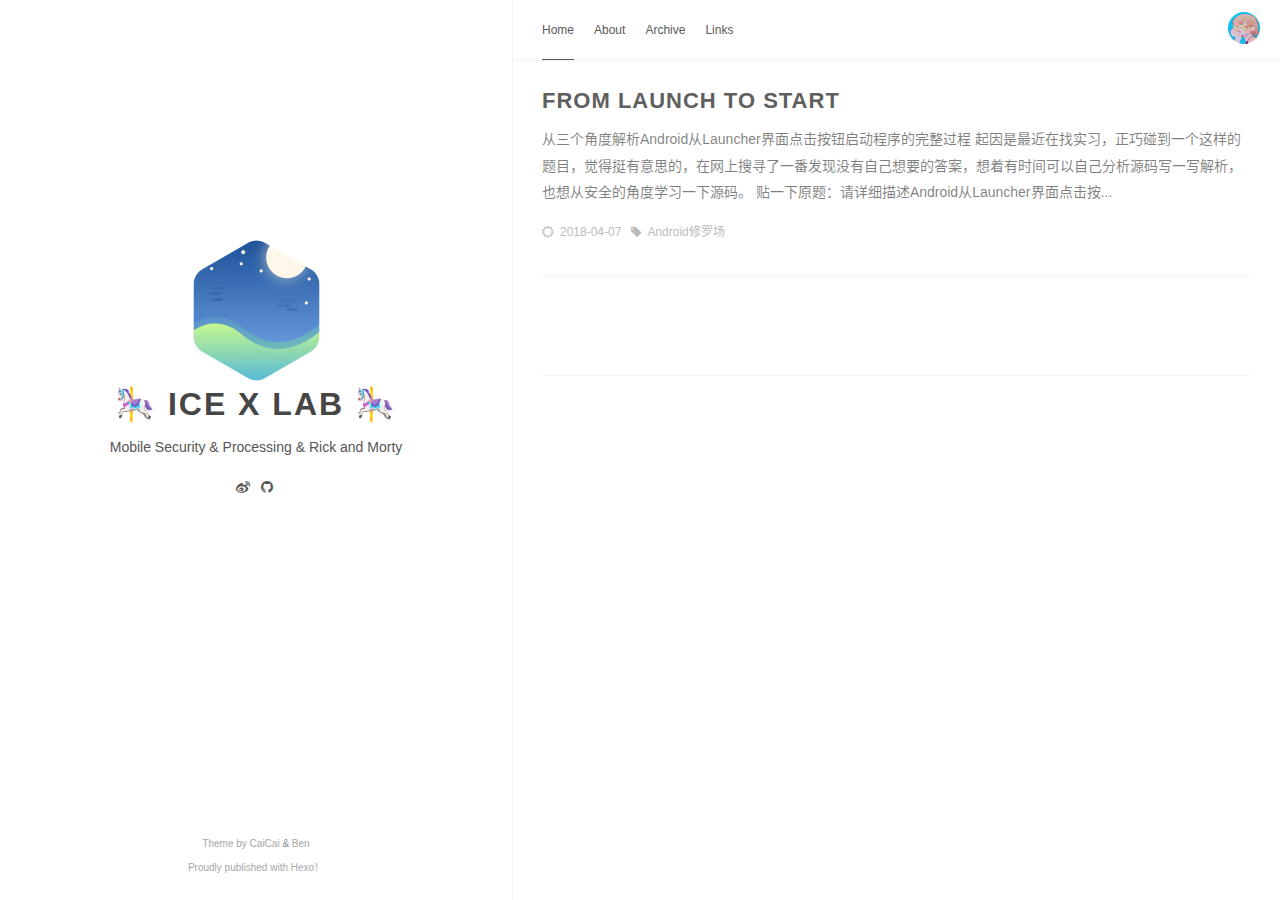
==== commit 363ade2a: "Site updated: 2018-06-30 14:49:47" ====
--- a/index.html
+++ b/index.html
@@ -1,4 +1,4 @@
-<!DOCTYPE html><html lang="zh-CN"><head><meta charset="utf-8"><meta name="X-UA-Compatible" content="IE=edge"><meta name="author" content="Stardu5t, iceuni@163.com"><title>🎠  ICE x LAB  🎠</title><meta name="description" content="Mobile Security &amp; Processing &amp; Rick and Morty"><meta name="keywords" content="Mobile Security &amp; Processing &amp; Rick and Morty"><meta content="width=device-width, initial-scale=1.0, maximum-scale=1.0, user-scalable=0" name="viewport"><meta content="yes" name="apple-mobile-web-app-capable"><meta content="black" name="apple-mobile-web-app-status-bar-style"><meta content="telephone=no" name="format-detection"><meta name="renderer" content="webkit"><link rel="short icon" href="/images/favicon.png" type="image/x-icon"><link rel="stylesheet" href="/css/style.css"><link rel="stylesheet" href="/css/blog_basic.css"><link rel="stylesheet" href="/css/font-awesome.min.css"><link rel="alternate" type="application/atom+xml" title="ATOM 1.0" href="/atom.xml"></head><body><div class="sidebar animated fadeInDown"><div class="logo-title"><div class="title"><img src="/images/logo@2x.png" style="width:127px;"><h3 title=""><a href="/">🎠  ICE x LAB  🎠</a></h3><div class="description"><p>Mobile Security &amp; Processing &amp; Rick and Morty</p></div></div></div><ul class="social-links"><li><a href="http://weibo.com/u/2120477592"><i class="fa fa-weibo"></i></a></li><li><a href="http://github.com/IceUni"><i class="fa fa-github"></i></a></li></ul><div class="footer"><a target="_blank" href="/"><span>Theme by </span></a><a href="https://www.caicai.me"> CaiCai </a><span>&</span><a href="https://github.com/Ben02/hexo-theme-Anatole"> Ben</a><div class="by_farbox"><a href="https://hexo.io/zh-cn/" target="_blank">Proudly published with Hexo&#65281;</a></div></div></div><div class="main"><div class="page-top animated fadeInDown"><div class="nav"><li><a class="current" href="/">Home</a></li><li><a href="/about">About</a></li><li><a href="/archives">Archive</a></li><li><a href="/links">Links</a></li></div><div class="information"><div class="back_btn"><li><a class="fa fa-chevron-left" onclick="window.history.go(-1)" style="display:none;"> </a></li></div><div class="avatar"><img src="/images/fommy_y_girl.jpg"></div></div></div><div class="autopagerize_page_element"><div class="content"><div class="post animated fadeInDown"><div class="post-title"><h3><a href="/2018/04/07/ME/">ME &amp; STARS</a></h3></div><div class="post-content"><p>The secrect garden ...         Decrypt      U2FsdGVkX1+tmx+0P6g/7PjQqRLgZ+cSR/gVbpkTcwUX/DHs5zCgxD8oIHe9tx3X1oLdhaXZqQasNfI06ssE7+UiBbS8P6+nNmIivRMzVCJBkdZDE...</p></div><div class="post-footer"><div class="meta"><div class="info"><i class="fa fa-sun-o"></i><span class="date">2018-04-07</span><i class="fa fa-tag"></i><a class="tag" href="/categories/FUTURE-ME/" title="FUTURE ME">FUTURE ME </a></div></div></div></div><div class="post animated fadeInDown"><div class="post-title"><h3><a href="/2018/04/07/From-launch-to-start/">From launch to start</a></h3></div><div class="post-content"><p>从三个角度解析Android从Launcher界面点击按钮启动程序的完整过程
+<!DOCTYPE html><html lang="zh-CN"><head><meta charset="utf-8"><meta name="X-UA-Compatible" content="IE=edge"><meta name="author" content="Stardu5t, iceuni@163.com"><title>🎠  ICE x LAB  🎠</title><meta name="description" content="Mobile Security &amp; Processing &amp; Rick and Morty"><meta name="keywords" content="Mobile Security &amp; Processing &amp; Rick and Morty"><meta content="width=device-width, initial-scale=1.0, maximum-scale=1.0, user-scalable=0" name="viewport"><meta content="yes" name="apple-mobile-web-app-capable"><meta content="black" name="apple-mobile-web-app-status-bar-style"><meta content="telephone=no" name="format-detection"><meta name="renderer" content="webkit"><link rel="short icon" href="/images/favicon.png" type="image/x-icon"><link rel="stylesheet" href="/css/style.css"><link rel="stylesheet" href="/css/blog_basic.css"><link rel="stylesheet" href="/css/font-awesome.min.css"><link rel="alternate" type="application/atom+xml" title="ATOM 1.0" href="/atom.xml"></head><body><div class="sidebar animated fadeInDown"><div class="logo-title"><div class="title"><img src="/images/logo@2x.png" style="width:127px;"><h3 title=""><a href="/">🎠  ICE x LAB  🎠</a></h3><div class="description"><p>Mobile Security &amp; Processing &amp; Rick and Morty</p></div></div></div><ul class="social-links"><li><a href="http://weibo.com/u/2120477592"><i class="fa fa-weibo"></i></a></li><li><a href="http://github.com/IceUni"><i class="fa fa-github"></i></a></li></ul><div class="footer"><a target="_blank" href="/"><span>Theme by </span></a><a href="https://www.caicai.me"> CaiCai </a><span>&</span><a href="https://github.com/Ben02/hexo-theme-Anatole"> Ben</a><div class="by_farbox"><a href="https://hexo.io/zh-cn/" target="_blank">Proudly published with Hexo&#65281;</a></div></div></div><div class="main"><div class="page-top animated fadeInDown"><div class="nav"><li><a class="current" href="/">Home</a></li><li><a href="/about">About</a></li><li><a href="/archives">Archive</a></li><li><a href="/links">Links</a></li></div><div class="information"><div class="back_btn"><li><a class="fa fa-chevron-left" onclick="window.history.go(-1)" style="display:none;"> </a></li></div><div class="avatar"><img src="/images/fommy_y_girl.jpg"></div></div></div><div class="autopagerize_page_element"><div class="content"><div class="post animated fadeInDown"><div class="post-title"><h3><a href="/2018/04/07/From-launch-to-start/">From launch to start</a></h3></div><div class="post-content"><p>从三个角度解析Android从Launcher界面点击按钮启动程序的完整过程
 起因是最近在找实习，正巧碰到一个这样的题目，觉得挺有意思的，在网上搜寻了一番发现没有自己想要的答案，想着有时间可以自己分析源码写一写解析，也想从安全的角度学习一下源码。
 
 贴一下原题：请详细描述Android从Launcher界面点击按...</p></div><div class="post-footer"><div class="meta"><div class="info"><i class="fa fa-sun-o"></i><span class="date">2018-04-07</span><i class="fa fa-tag"></i><a class="tag" href="/categories/Android修罗场/" title="Android修罗场">Android修罗场 </a></div></div></div></div><div class="pagination"><ul class="clearfix"></ul></div></div></div></div><script src="/js/jquery.js"></script><script src="/js/jquery-migrate-1.2.1.min.js"></script><script src="/js/jquery.appear.js"></script></body></html>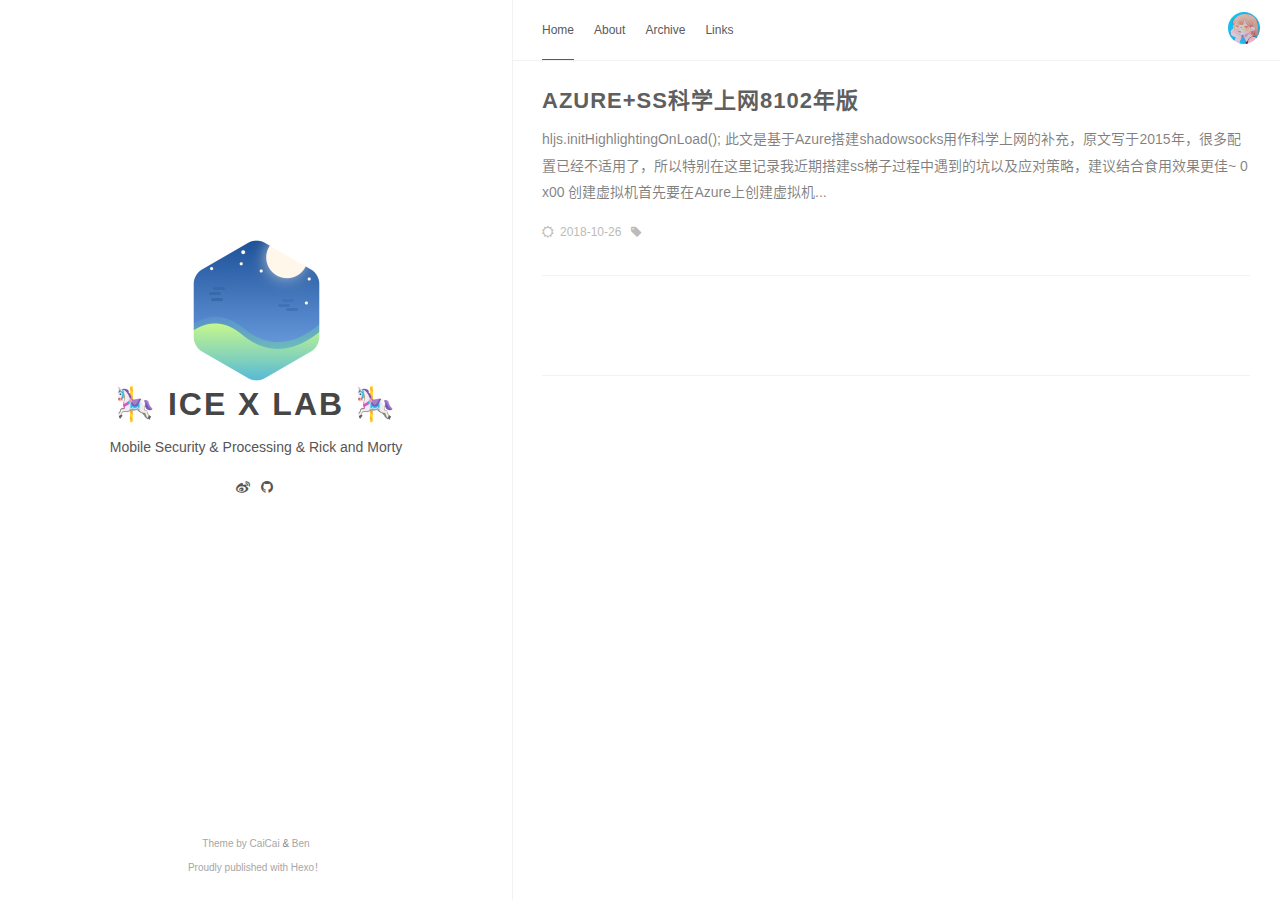
==== commit e20b27b2: "Site updated: 2018-10-26 21:04:12" ====
--- a/index.html
+++ b/index.html
@@ -1,4 +1,6 @@
-<!DOCTYPE html><html lang="zh-CN"><head><meta charset="utf-8"><meta name="X-UA-Compatible" content="IE=edge"><meta name="author" content="Stardu5t, iceuni@163.com"><title>🎠  ICE x LAB  🎠</title><meta name="description" content="Mobile Security &amp; Processing &amp; Rick and Morty"><meta name="keywords" content="Mobile Security &amp; Processing &amp; Rick and Morty"><meta content="width=device-width, initial-scale=1.0, maximum-scale=1.0, user-scalable=0" name="viewport"><meta content="yes" name="apple-mobile-web-app-capable"><meta content="black" name="apple-mobile-web-app-status-bar-style"><meta content="telephone=no" name="format-detection"><meta name="renderer" content="webkit"><link rel="short icon" href="/images/favicon.png" type="image/x-icon"><link rel="stylesheet" href="/css/style.css"><link rel="stylesheet" href="/css/blog_basic.css"><link rel="stylesheet" href="/css/font-awesome.min.css"><link rel="alternate" type="application/atom+xml" title="ATOM 1.0" href="/atom.xml"></head><body><div class="sidebar animated fadeInDown"><div class="logo-title"><div class="title"><img src="/images/logo@2x.png" style="width:127px;"><h3 title=""><a href="/">🎠  ICE x LAB  🎠</a></h3><div class="description"><p>Mobile Security &amp; Processing &amp; Rick and Morty</p></div></div></div><ul class="social-links"><li><a href="http://weibo.com/u/2120477592"><i class="fa fa-weibo"></i></a></li><li><a href="http://github.com/IceUni"><i class="fa fa-github"></i></a></li></ul><div class="footer"><a target="_blank" href="/"><span>Theme by </span></a><a href="https://www.caicai.me"> CaiCai </a><span>&</span><a href="https://github.com/Ben02/hexo-theme-Anatole"> Ben</a><div class="by_farbox"><a href="https://hexo.io/zh-cn/" target="_blank">Proudly published with Hexo&#65281;</a></div></div></div><div class="main"><div class="page-top animated fadeInDown"><div class="nav"><li><a class="current" href="/">Home</a></li><li><a href="/about">About</a></li><li><a href="/archives">Archive</a></li><li><a href="/links">Links</a></li></div><div class="information"><div class="back_btn"><li><a class="fa fa-chevron-left" onclick="window.history.go(-1)" style="display:none;"> </a></li></div><div class="avatar"><img src="/images/fommy_y_girl.jpg"></div></div></div><div class="autopagerize_page_element"><div class="content"><div class="post animated fadeInDown"><div class="post-title"><h3><a href="/2018/04/07/From-launch-to-start/">From launch to start</a></h3></div><div class="post-content"><p>从三个角度解析Android从Launcher界面点击按钮启动程序的完整过程
-起因是最近在找实习，正巧碰到一个这样的题目，觉得挺有意思的，在网上搜寻了一番发现没有自己想要的答案，想着有时间可以自己分析源码写一写解析，也想从安全的角度学习一下源码。
+<!DOCTYPE html><html lang="zh-CN"><head><meta charset="utf-8"><meta name="X-UA-Compatible" content="IE=edge"><meta name="author" content="Stardu5t, iceuni@163.com"><title>🎠  ICE x LAB  🎠</title><meta name="description" content="Mobile Security &amp; Processing &amp; Rick and Morty"><meta name="keywords" content="Mobile Security &amp; Processing &amp; Rick and Morty"><meta content="width=device-width, initial-scale=1.0, maximum-scale=1.0, user-scalable=0" name="viewport"><meta content="yes" name="apple-mobile-web-app-capable"><meta content="black" name="apple-mobile-web-app-status-bar-style"><meta content="telephone=no" name="format-detection"><meta name="renderer" content="webkit"><link rel="short icon" href="/images/favicon.png" type="image/x-icon"><link rel="stylesheet" href="/css/style.css"><link rel="stylesheet" href="/css/blog_basic.css"><link rel="stylesheet" href="/css/font-awesome.min.css"><link rel="alternate" type="application/atom+xml" title="ATOM 1.0" href="/atom.xml"></head><body><div class="sidebar animated fadeInDown"><div class="logo-title"><div class="title"><img src="/images/logo@2x.png" style="width:127px;"><h3 title=""><a href="/">🎠  ICE x LAB  🎠</a></h3><div class="description"><p>Mobile Security &amp; Processing &amp; Rick and Morty</p></div></div></div><ul class="social-links"><li><a href="http://weibo.com/u/2120477592"><i class="fa fa-weibo"></i></a></li><li><a href="http://github.com/IceUni"><i class="fa fa-github"></i></a></li></ul><div class="footer"><a target="_blank" href="/"><span>Theme by </span></a><a href="https://www.caicai.me"> CaiCai </a><span>&</span><a href="https://github.com/Ben02/hexo-theme-Anatole"> Ben</a><div class="by_farbox"><a href="https://hexo.io/zh-cn/" target="_blank">Proudly published with Hexo&#65281;</a></div></div></div><div class="main"><div class="page-top animated fadeInDown"><div class="nav"><li><a class="current" href="/">Home</a></li><li><a href="/about">About</a></li><li><a href="/archives">Archive</a></li><li><a href="/links">Links</a></li></div><div class="information"><div class="back_btn"><li><a class="fa fa-chevron-left" onclick="window.history.go(-1)" style="display:none;"> </a></li></div><div class="avatar"><img src="/images/fommy_y_girl.jpg"></div></div></div><div class="autopagerize_page_element"><div class="content"><div class="post animated fadeInDown"><div class="post-title"><h3><a href="/2018/10/26/Azure-ss科学上网8102年版/">Azure+ss科学上网8102年版</a></h3></div><div class="post-content"><p>
 
-贴一下原题：请详细描述Android从Launcher界面点击按...</p></div><div class="post-footer"><div class="meta"><div class="info"><i class="fa fa-sun-o"></i><span class="date">2018-04-07</span><i class="fa fa-tag"></i><a class="tag" href="/categories/Android修罗场/" title="Android修罗场">Android修罗场 </a></div></div></div></div><div class="pagination"><ul class="clearfix"></ul></div></div></div></div><script src="/js/jquery.js"></script><script src="/js/jquery-migrate-1.2.1.min.js"></script><script src="/js/jquery.appear.js"></script></body></html>+hljs.initHighlightingOnLoad();
+
+此文是基于Azure搭建shadowsocks用作科学上网的补充，原文写于2015年，很多配置已经不适用了，所以特别在这里记录我近期搭建ss梯子过程中遇到的坑以及应对策略，建议结合食用效果更佳~
+0x00 创建虚拟机首先要在Azure上创建虚拟机...</p></div><div class="post-footer"><div class="meta"><div class="info"><i class="fa fa-sun-o"></i><span class="date">2018-10-26</span><i class="fa fa-tag"></i></div></div></div></div><div class="pagination"><ul class="clearfix"></ul></div></div></div></div><script src="/js/jquery.js"></script><script src="/js/jquery-migrate-1.2.1.min.js"></script><script src="/js/jquery.appear.js"></script></body></html>--- a/css/blog_basic.css
+++ b/css/blog_basic.css
@@ -21,7 +21,7 @@
   height: 20px;
   border-radius: 100%;
   color: #fff;
-  font-size: 14px;
+  font-size: 20px;
   line-height: 20px;
   font-weight: bold;
   text-align: center;
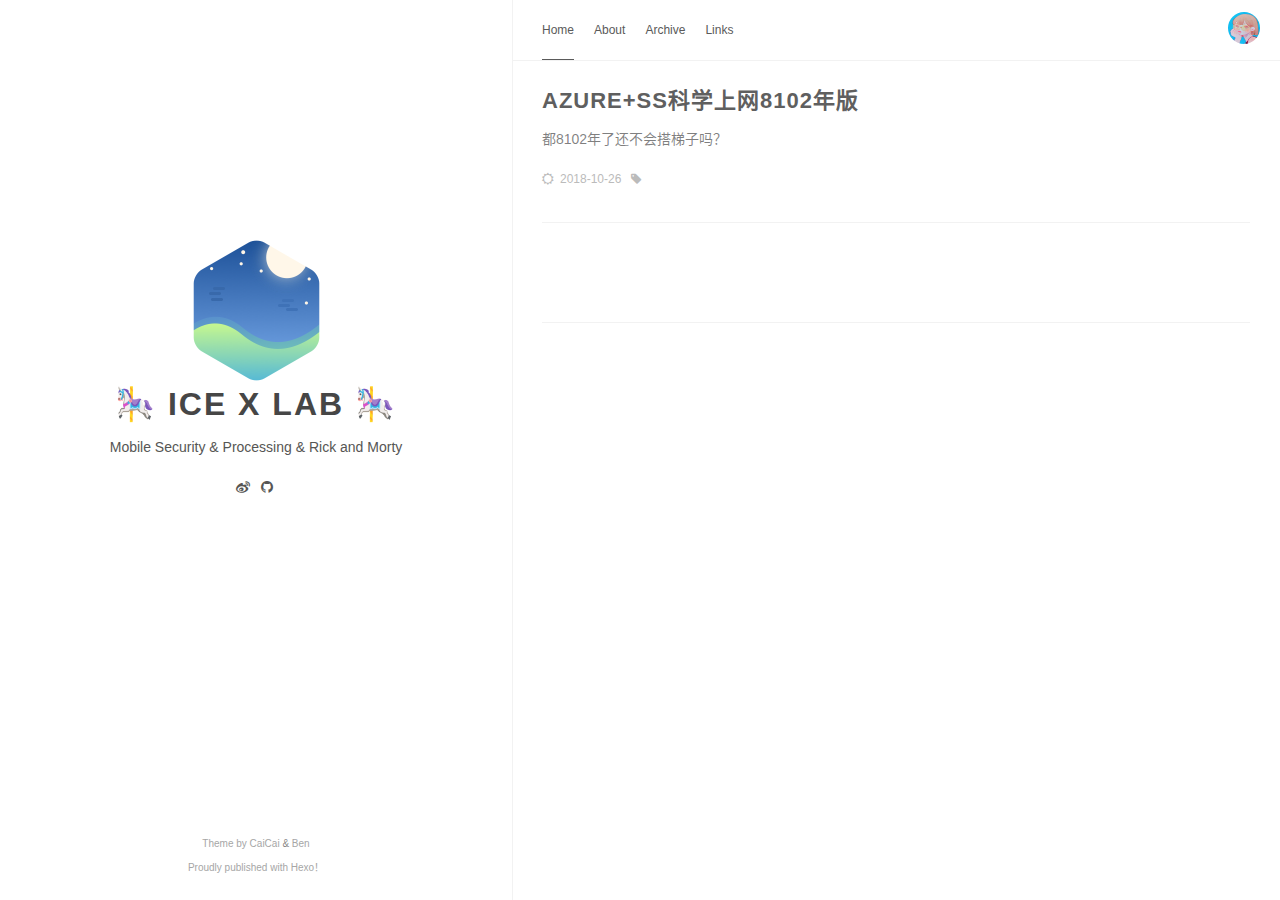
==== commit 54d64fa8: "Site updated: 2018-10-26 21:24:21" ====
--- a/index.html
+++ b/index.html
@@ -1,6 +1 @@
-<!DOCTYPE html><html lang="zh-CN"><head><meta charset="utf-8"><meta name="X-UA-Compatible" content="IE=edge"><meta name="author" content="Stardu5t, iceuni@163.com"><title>🎠  ICE x LAB  🎠</title><meta name="description" content="Mobile Security &amp; Processing &amp; Rick and Morty"><meta name="keywords" content="Mobile Security &amp; Processing &amp; Rick and Morty"><meta content="width=device-width, initial-scale=1.0, maximum-scale=1.0, user-scalable=0" name="viewport"><meta content="yes" name="apple-mobile-web-app-capable"><meta content="black" name="apple-mobile-web-app-status-bar-style"><meta content="telephone=no" name="format-detection"><meta name="renderer" content="webkit"><link rel="short icon" href="/images/favicon.png" type="image/x-icon"><link rel="stylesheet" href="/css/style.css"><link rel="stylesheet" href="/css/blog_basic.css"><link rel="stylesheet" href="/css/font-awesome.min.css"><link rel="alternate" type="application/atom+xml" title="ATOM 1.0" href="/atom.xml"></head><body><div class="sidebar animated fadeInDown"><div class="logo-title"><div class="title"><img src="/images/logo@2x.png" style="width:127px;"><h3 title=""><a href="/">🎠  ICE x LAB  🎠</a></h3><div class="description"><p>Mobile Security &amp; Processing &amp; Rick and Morty</p></div></div></div><ul class="social-links"><li><a href="http://weibo.com/u/2120477592"><i class="fa fa-weibo"></i></a></li><li><a href="http://github.com/IceUni"><i class="fa fa-github"></i></a></li></ul><div class="footer"><a target="_blank" href="/"><span>Theme by </span></a><a href="https://www.caicai.me"> CaiCai </a><span>&</span><a href="https://github.com/Ben02/hexo-theme-Anatole"> Ben</a><div class="by_farbox"><a href="https://hexo.io/zh-cn/" target="_blank">Proudly published with Hexo&#65281;</a></div></div></div><div class="main"><div class="page-top animated fadeInDown"><div class="nav"><li><a class="current" href="/">Home</a></li><li><a href="/about">About</a></li><li><a href="/archives">Archive</a></li><li><a href="/links">Links</a></li></div><div class="information"><div class="back_btn"><li><a class="fa fa-chevron-left" onclick="window.history.go(-1)" style="display:none;"> </a></li></div><div class="avatar"><img src="/images/fommy_y_girl.jpg"></div></div></div><div class="autopagerize_page_element"><div class="content"><div class="post animated fadeInDown"><div class="post-title"><h3><a href="/2018/10/26/Azure-ss科学上网8102年版/">Azure+ss科学上网8102年版</a></h3></div><div class="post-content"><p>
-
-hljs.initHighlightingOnLoad();
-
-此文是基于Azure搭建shadowsocks用作科学上网的补充，原文写于2015年，很多配置已经不适用了，所以特别在这里记录我近期搭建ss梯子过程中遇到的坑以及应对策略，建议结合食用效果更佳~
-0x00 创建虚拟机首先要在Azure上创建虚拟机...</p></div><div class="post-footer"><div class="meta"><div class="info"><i class="fa fa-sun-o"></i><span class="date">2018-10-26</span><i class="fa fa-tag"></i></div></div></div></div><div class="pagination"><ul class="clearfix"></ul></div></div></div></div><script src="/js/jquery.js"></script><script src="/js/jquery-migrate-1.2.1.min.js"></script><script src="/js/jquery.appear.js"></script></body></html>+<!DOCTYPE html><html lang="zh-CN"><head><meta charset="utf-8"><meta name="X-UA-Compatible" content="IE=edge"><meta name="author" content="Stardu5t, iceuni@163.com"><title>🎠  ICE x LAB  🎠</title><meta name="description" content="Mobile Security &amp; Processing &amp; Rick and Morty"><meta name="keywords" content="Mobile Security &amp; Processing &amp; Rick and Morty"><meta content="width=device-width, initial-scale=1.0, maximum-scale=1.0, user-scalable=0" name="viewport"><meta content="yes" name="apple-mobile-web-app-capable"><meta content="black" name="apple-mobile-web-app-status-bar-style"><meta content="telephone=no" name="format-detection"><meta name="renderer" content="webkit"><link rel="short icon" href="/images/favicon.png" type="image/x-icon"><link rel="stylesheet" href="/css/style.css"><link rel="stylesheet" href="/css/blog_basic.css"><link rel="stylesheet" href="/css/font-awesome.min.css"><link rel="alternate" type="application/atom+xml" title="ATOM 1.0" href="/atom.xml"></head><body><div class="sidebar animated fadeInDown"><div class="logo-title"><div class="title"><img src="/images/logo@2x.png" style="width:127px;"><h3 title=""><a href="/">🎠  ICE x LAB  🎠</a></h3><div class="description"><p>Mobile Security &amp; Processing &amp; Rick and Morty</p></div></div></div><ul class="social-links"><li><a href="http://weibo.com/u/2120477592"><i class="fa fa-weibo"></i></a></li><li><a href="http://github.com/IceUni"><i class="fa fa-github"></i></a></li></ul><div class="footer"><a target="_blank" href="/"><span>Theme by </span></a><a href="https://www.caicai.me"> CaiCai </a><span>&</span><a href="https://github.com/Ben02/hexo-theme-Anatole"> Ben</a><div class="by_farbox"><a href="https://hexo.io/zh-cn/" target="_blank">Proudly published with Hexo&#65281;</a></div></div></div><div class="main"><div class="page-top animated fadeInDown"><div class="nav"><li><a class="current" href="/">Home</a></li><li><a href="/about">About</a></li><li><a href="/archives">Archive</a></li><li><a href="/links">Links</a></li></div><div class="information"><div class="back_btn"><li><a class="fa fa-chevron-left" onclick="window.history.go(-1)" style="display:none;"> </a></li></div><div class="avatar"><img src="/images/fommy_y_girl.jpg"></div></div></div><div class="autopagerize_page_element"><div class="content"><div class="post animated fadeInDown"><div class="post-title"><h3><a href="/2018/10/26/Azure-ss科学上网8102年版/">Azure+ss科学上网8102年版</a></h3></div><div class="post-content"><p>都8102年了还不会搭梯子吗？</p></div><div class="post-footer"><div class="meta"><div class="info"><i class="fa fa-sun-o"></i><span class="date">2018-10-26</span><i class="fa fa-tag"></i></div></div></div></div><div class="pagination"><ul class="clearfix"></ul></div></div></div></div><script src="/js/jquery.js"></script><script src="/js/jquery-migrate-1.2.1.min.js"></script><script src="/js/jquery.appear.js"></script></body></html>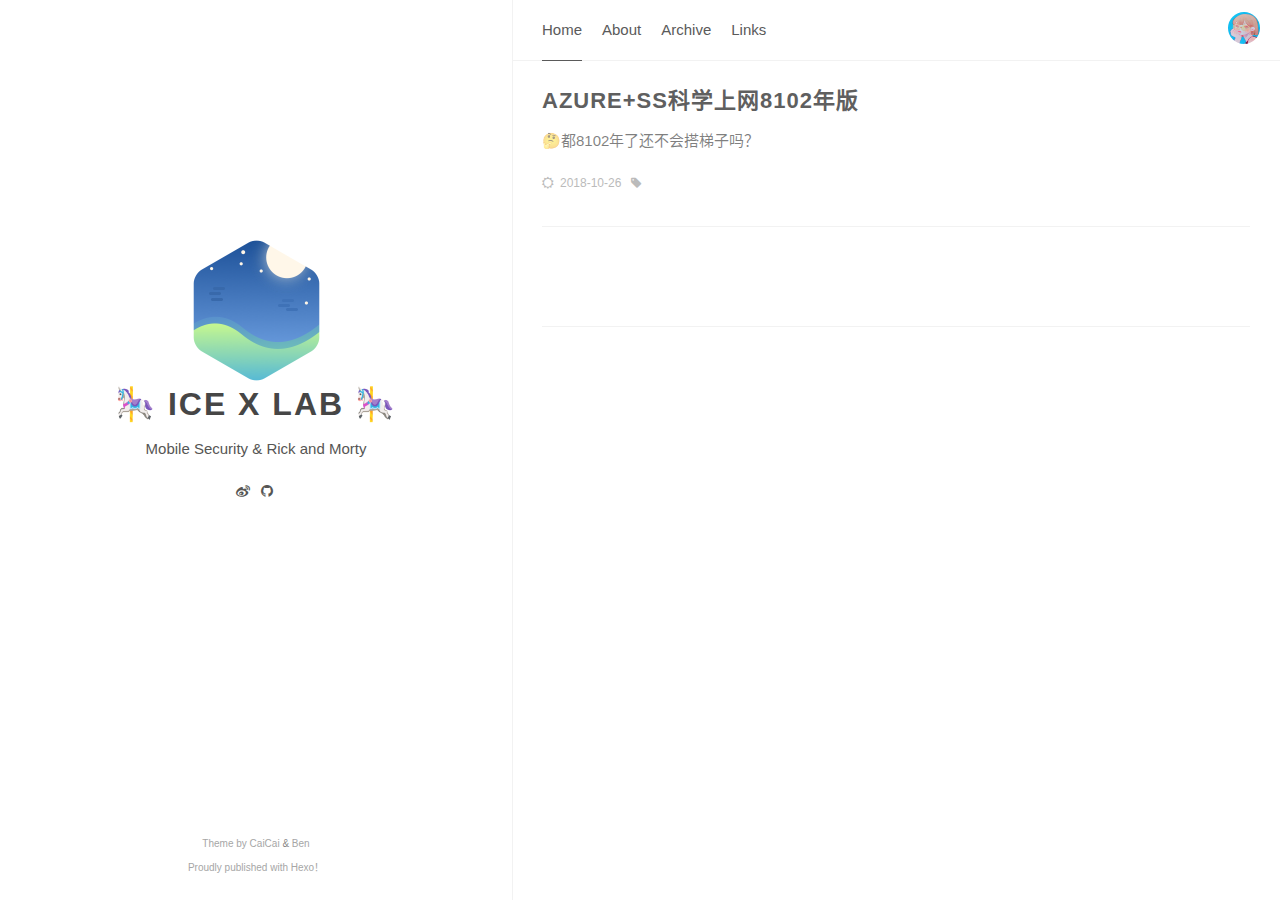
==== commit 2f92f8d2: "Site updated: 2018-10-26 21:39:46" ====
--- a/index.html
+++ b/index.html
@@ -1 +1 @@
-<!DOCTYPE html><html lang="zh-CN"><head><meta charset="utf-8"><meta name="X-UA-Compatible" content="IE=edge"><meta name="author" content="Stardu5t, iceuni@163.com"><title>🎠  ICE x LAB  🎠</title><meta name="description" content="Mobile Security &amp; Processing &amp; Rick and Morty"><meta name="keywords" content="Mobile Security &amp; Processing &amp; Rick and Morty"><meta content="width=device-width, initial-scale=1.0, maximum-scale=1.0, user-scalable=0" name="viewport"><meta content="yes" name="apple-mobile-web-app-capable"><meta content="black" name="apple-mobile-web-app-status-bar-style"><meta content="telephone=no" name="format-detection"><meta name="renderer" content="webkit"><link rel="short icon" href="/images/favicon.png" type="image/x-icon"><link rel="stylesheet" href="/css/style.css"><link rel="stylesheet" href="/css/blog_basic.css"><link rel="stylesheet" href="/css/font-awesome.min.css"><link rel="alternate" type="application/atom+xml" title="ATOM 1.0" href="/atom.xml"></head><body><div class="sidebar animated fadeInDown"><div class="logo-title"><div class="title"><img src="/images/logo@2x.png" style="width:127px;"><h3 title=""><a href="/">🎠  ICE x LAB  🎠</a></h3><div class="description"><p>Mobile Security &amp; Processing &amp; Rick and Morty</p></div></div></div><ul class="social-links"><li><a href="http://weibo.com/u/2120477592"><i class="fa fa-weibo"></i></a></li><li><a href="http://github.com/IceUni"><i class="fa fa-github"></i></a></li></ul><div class="footer"><a target="_blank" href="/"><span>Theme by </span></a><a href="https://www.caicai.me"> CaiCai </a><span>&</span><a href="https://github.com/Ben02/hexo-theme-Anatole"> Ben</a><div class="by_farbox"><a href="https://hexo.io/zh-cn/" target="_blank">Proudly published with Hexo&#65281;</a></div></div></div><div class="main"><div class="page-top animated fadeInDown"><div class="nav"><li><a class="current" href="/">Home</a></li><li><a href="/about">About</a></li><li><a href="/archives">Archive</a></li><li><a href="/links">Links</a></li></div><div class="information"><div class="back_btn"><li><a class="fa fa-chevron-left" onclick="window.history.go(-1)" style="display:none;"> </a></li></div><div class="avatar"><img src="/images/fommy_y_girl.jpg"></div></div></div><div class="autopagerize_page_element"><div class="content"><div class="post animated fadeInDown"><div class="post-title"><h3><a href="/2018/10/26/Azure-ss科学上网8102年版/">Azure+ss科学上网8102年版</a></h3></div><div class="post-content"><p>都8102年了还不会搭梯子吗？</p></div><div class="post-footer"><div class="meta"><div class="info"><i class="fa fa-sun-o"></i><span class="date">2018-10-26</span><i class="fa fa-tag"></i></div></div></div></div><div class="pagination"><ul class="clearfix"></ul></div></div></div></div><script src="/js/jquery.js"></script><script src="/js/jquery-migrate-1.2.1.min.js"></script><script src="/js/jquery.appear.js"></script></body></html>+<!DOCTYPE html><html lang="zh-CN"><head><meta charset="utf-8"><meta name="X-UA-Compatible" content="IE=edge"><meta name="author" content="Stardu5t, iceuni@163.com"><title>🎠  ICE x LAB  🎠</title><meta name="description" content="Mobile Security &amp; Processing &amp; Rick and Morty"><meta name="keywords" content="Mobile Security &amp; Rick and Morty"><meta content="width=device-width, initial-scale=1.0, maximum-scale=1.0, user-scalable=0" name="viewport"><meta content="yes" name="apple-mobile-web-app-capable"><meta content="black" name="apple-mobile-web-app-status-bar-style"><meta content="telephone=no" name="format-detection"><meta name="renderer" content="webkit"><link rel="short icon" href="/images/favicon.png" type="image/x-icon"><link rel="stylesheet" href="/css/style.css"><link rel="stylesheet" href="/css/blog_basic.css"><link rel="stylesheet" href="/css/font-awesome.min.css"><link rel="alternate" type="application/atom+xml" title="ATOM 1.0" href="/atom.xml"></head><body><div class="sidebar animated fadeInDown"><div class="logo-title"><div class="title"><img src="/images/logo@2x.png" style="width:127px;"><h3 title=""><a href="/">🎠  ICE x LAB  🎠</a></h3><div class="description"><p>Mobile Security &amp; Rick and Morty</p></div></div></div><ul class="social-links"><li><a href="http://weibo.com/u/2120477592"><i class="fa fa-weibo"></i></a></li><li><a href="http://github.com/IceUni"><i class="fa fa-github"></i></a></li></ul><div class="footer"><a target="_blank" href="/"><span>Theme by </span></a><a href="https://www.caicai.me"> CaiCai </a><span>&</span><a href="https://github.com/Ben02/hexo-theme-Anatole"> Ben</a><div class="by_farbox"><a href="https://hexo.io/zh-cn/" target="_blank">Proudly published with Hexo&#65281;</a></div></div></div><div class="main"><div class="page-top animated fadeInDown"><div class="nav"><li><a class="current" href="/">Home</a></li><li><a href="/about">About</a></li><li><a href="/archives">Archive</a></li><li><a href="/links">Links</a></li></div><div class="information"><div class="back_btn"><li><a class="fa fa-chevron-left" onclick="window.history.go(-1)" style="display:none;"> </a></li></div><div class="avatar"><img src="/images/fommy_y_girl.jpg"></div></div></div><div class="autopagerize_page_element"><div class="content"><div class="post animated fadeInDown"><div class="post-title"><h3><a href="/2018/10/26/Azure-ss科学上网8102年版/">Azure+ss科学上网8102年版</a></h3></div><div class="post-content"><p>🤔都8102年了还不会搭梯子吗？</p></div><div class="post-footer"><div class="meta"><div class="info"><i class="fa fa-sun-o"></i><span class="date">2018-10-26</span><i class="fa fa-tag"></i></div></div></div></div><div class="pagination"><ul class="clearfix"></ul></div></div></div></div><script src="/js/jquery.js"></script><script src="/js/jquery-migrate-1.2.1.min.js"></script><script src="/js/jquery.appear.js"></script></body></html>--- a/css/style.css
+++ b/css/style.css
@@ -16,7 +16,7 @@
 p {
   line-height: 1.9em;
   font-weight: 400;
-  font-size: 14px;
+  font-size: 15px;
 }
 
 a {
@@ -128,7 +128,7 @@
   list-style: none;
   padding: 18px 30px;
   float: left;
-  font-size: 12px;
+  font-size: 15px;
 }
 .page-top .nav li {
   position: relative;
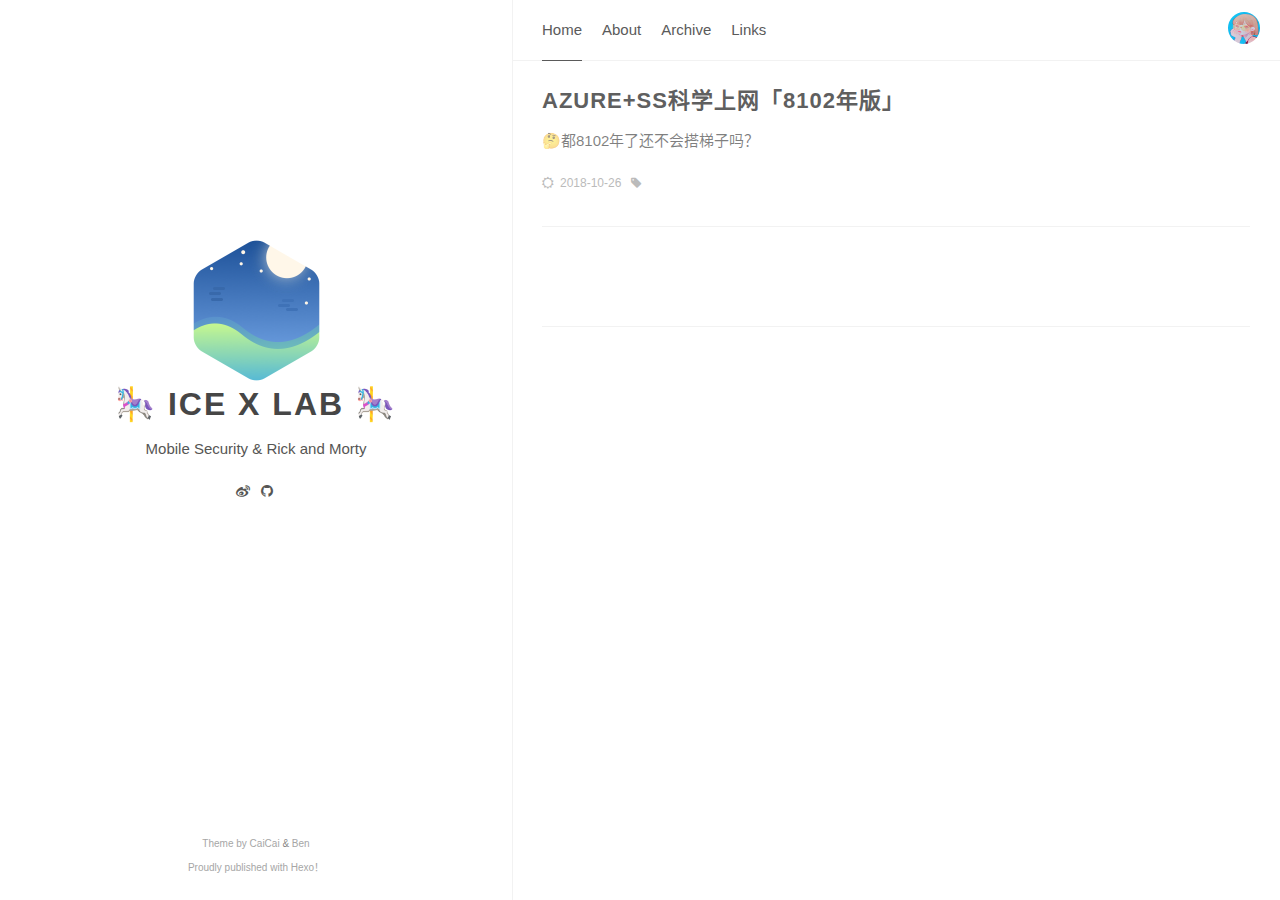
==== commit 05a133f3: "Site updated: 2018-10-26 23:53:47" ====
--- a/index.html
+++ b/index.html
@@ -1 +1 @@
-<!DOCTYPE html><html lang="zh-CN"><head><meta charset="utf-8"><meta name="X-UA-Compatible" content="IE=edge"><meta name="author" content="Stardu5t, iceuni@163.com"><title>🎠  ICE x LAB  🎠</title><meta name="description" content="Mobile Security &amp; Processing &amp; Rick and Morty"><meta name="keywords" content="Mobile Security &amp; Rick and Morty"><meta content="width=device-width, initial-scale=1.0, maximum-scale=1.0, user-scalable=0" name="viewport"><meta content="yes" name="apple-mobile-web-app-capable"><meta content="black" name="apple-mobile-web-app-status-bar-style"><meta content="telephone=no" name="format-detection"><meta name="renderer" content="webkit"><link rel="short icon" href="/images/favicon.png" type="image/x-icon"><link rel="stylesheet" href="/css/style.css"><link rel="stylesheet" href="/css/blog_basic.css"><link rel="stylesheet" href="/css/font-awesome.min.css"><link rel="alternate" type="application/atom+xml" title="ATOM 1.0" href="/atom.xml"></head><body><div class="sidebar animated fadeInDown"><div class="logo-title"><div class="title"><img src="/images/logo@2x.png" style="width:127px;"><h3 title=""><a href="/">🎠  ICE x LAB  🎠</a></h3><div class="description"><p>Mobile Security &amp; Rick and Morty</p></div></div></div><ul class="social-links"><li><a href="http://weibo.com/u/2120477592"><i class="fa fa-weibo"></i></a></li><li><a href="http://github.com/IceUni"><i class="fa fa-github"></i></a></li></ul><div class="footer"><a target="_blank" href="/"><span>Theme by </span></a><a href="https://www.caicai.me"> CaiCai </a><span>&</span><a href="https://github.com/Ben02/hexo-theme-Anatole"> Ben</a><div class="by_farbox"><a href="https://hexo.io/zh-cn/" target="_blank">Proudly published with Hexo&#65281;</a></div></div></div><div class="main"><div class="page-top animated fadeInDown"><div class="nav"><li><a class="current" href="/">Home</a></li><li><a href="/about">About</a></li><li><a href="/archives">Archive</a></li><li><a href="/links">Links</a></li></div><div class="information"><div class="back_btn"><li><a class="fa fa-chevron-left" onclick="window.history.go(-1)" style="display:none;"> </a></li></div><div class="avatar"><img src="/images/fommy_y_girl.jpg"></div></div></div><div class="autopagerize_page_element"><div class="content"><div class="post animated fadeInDown"><div class="post-title"><h3><a href="/2018/10/26/Azure-ss科学上网8102年版/">Azure+ss科学上网8102年版</a></h3></div><div class="post-content"><p>🤔都8102年了还不会搭梯子吗？</p></div><div class="post-footer"><div class="meta"><div class="info"><i class="fa fa-sun-o"></i><span class="date">2018-10-26</span><i class="fa fa-tag"></i></div></div></div></div><div class="pagination"><ul class="clearfix"></ul></div></div></div></div><script src="/js/jquery.js"></script><script src="/js/jquery-migrate-1.2.1.min.js"></script><script src="/js/jquery.appear.js"></script></body></html>+<!DOCTYPE html><html lang="zh-CN"><head><meta charset="utf-8"><meta name="X-UA-Compatible" content="IE=edge"><meta name="author" content="Stardu5t, iceuni@163.com"><title>🎠  ICE x LAB  🎠</title><meta name="description" content="Mobile Security &amp; Processing &amp; Rick and Morty"><meta name="keywords" content="Mobile Security &amp; Rick and Morty"><meta content="width=device-width, initial-scale=1.0, maximum-scale=1.0, user-scalable=0" name="viewport"><meta content="yes" name="apple-mobile-web-app-capable"><meta content="black" name="apple-mobile-web-app-status-bar-style"><meta content="telephone=no" name="format-detection"><meta name="renderer" content="webkit"><link rel="short icon" href="/images/favicon.png" type="image/x-icon"><link rel="stylesheet" href="/css/style.css"><link rel="stylesheet" href="/css/blog_basic.css"><link rel="stylesheet" href="/css/font-awesome.min.css"><link rel="alternate" type="application/atom+xml" title="ATOM 1.0" href="/atom.xml"></head><body><div class="sidebar animated fadeInDown"><div class="logo-title"><div class="title"><img src="/images/logo@2x.png" style="width:127px;"><h3 title=""><a href="/">🎠  ICE x LAB  🎠</a></h3><div class="description"><p>Mobile Security &amp; Rick and Morty</p></div></div></div><ul class="social-links"><li><a href="http://weibo.com/u/2120477592"><i class="fa fa-weibo"></i></a></li><li><a href="http://github.com/IceUni"><i class="fa fa-github"></i></a></li></ul><div class="footer"><a target="_blank" href="/"><span>Theme by </span></a><a href="https://www.caicai.me"> CaiCai </a><span>&</span><a href="https://github.com/Ben02/hexo-theme-Anatole"> Ben</a><div class="by_farbox"><a href="https://hexo.io/zh-cn/" target="_blank">Proudly published with Hexo&#65281;</a></div></div></div><div class="main"><div class="page-top animated fadeInDown"><div class="nav"><li><a class="current" href="/">Home</a></li><li><a href="/about">About</a></li><li><a href="/archives">Archive</a></li><li><a href="/links">Links</a></li></div><div class="information"><div class="back_btn"><li><a class="fa fa-chevron-left" onclick="window.history.go(-1)" style="display:none;"> </a></li></div><div class="avatar"><img src="/images/fommy_y_girl.jpg"></div></div></div><div class="autopagerize_page_element"><div class="content"><div class="post animated fadeInDown"><div class="post-title"><h3><a href="/2018/10/26/Azure-ss科学上网8102年版/">Azure+ss科学上网「8102年版」</a></h3></div><div class="post-content"><p>🤔都8102年了还不会搭梯子吗？</p></div><div class="post-footer"><div class="meta"><div class="info"><i class="fa fa-sun-o"></i><span class="date">2018-10-26</span><i class="fa fa-tag"></i></div></div></div></div><div class="pagination"><ul class="clearfix"></ul></div></div></div></div><script src="/js/jquery.js"></script><script src="/js/jquery-migrate-1.2.1.min.js"></script><script src="/js/jquery.appear.js"></script></body></html>